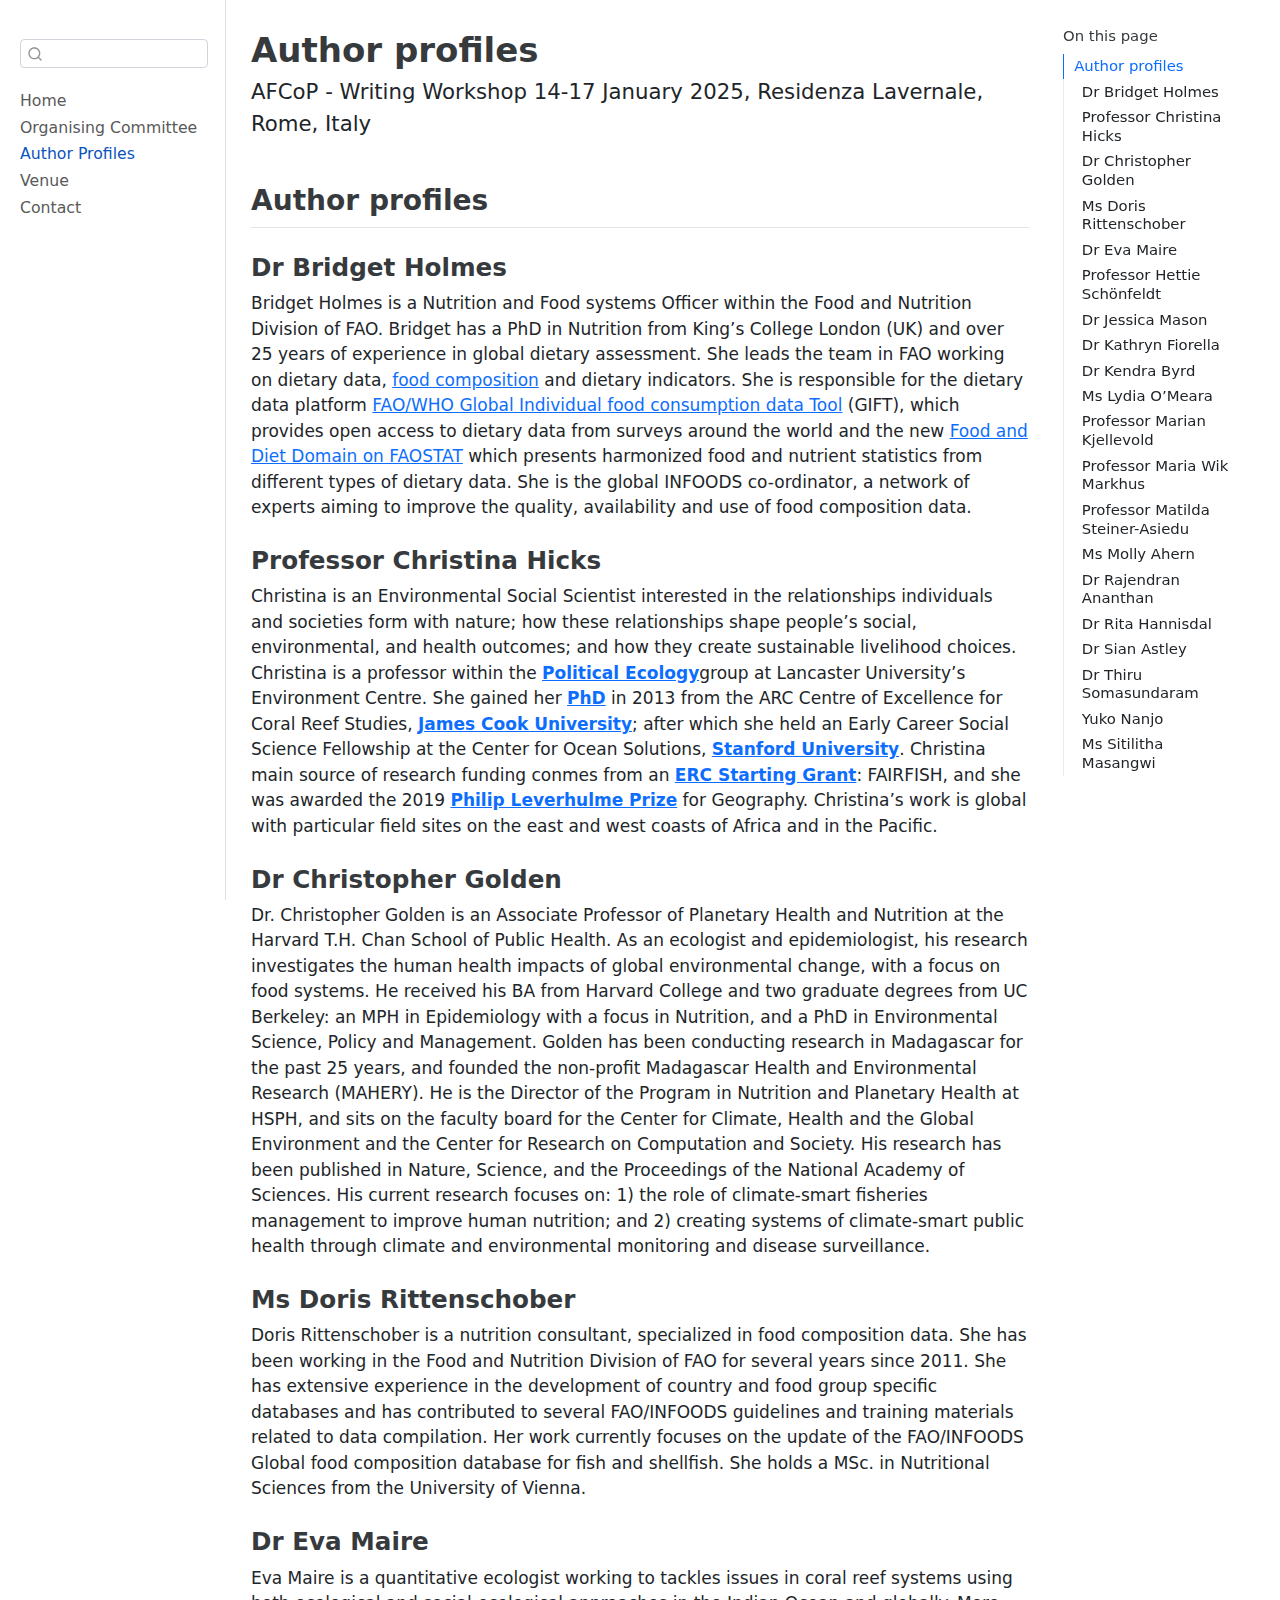
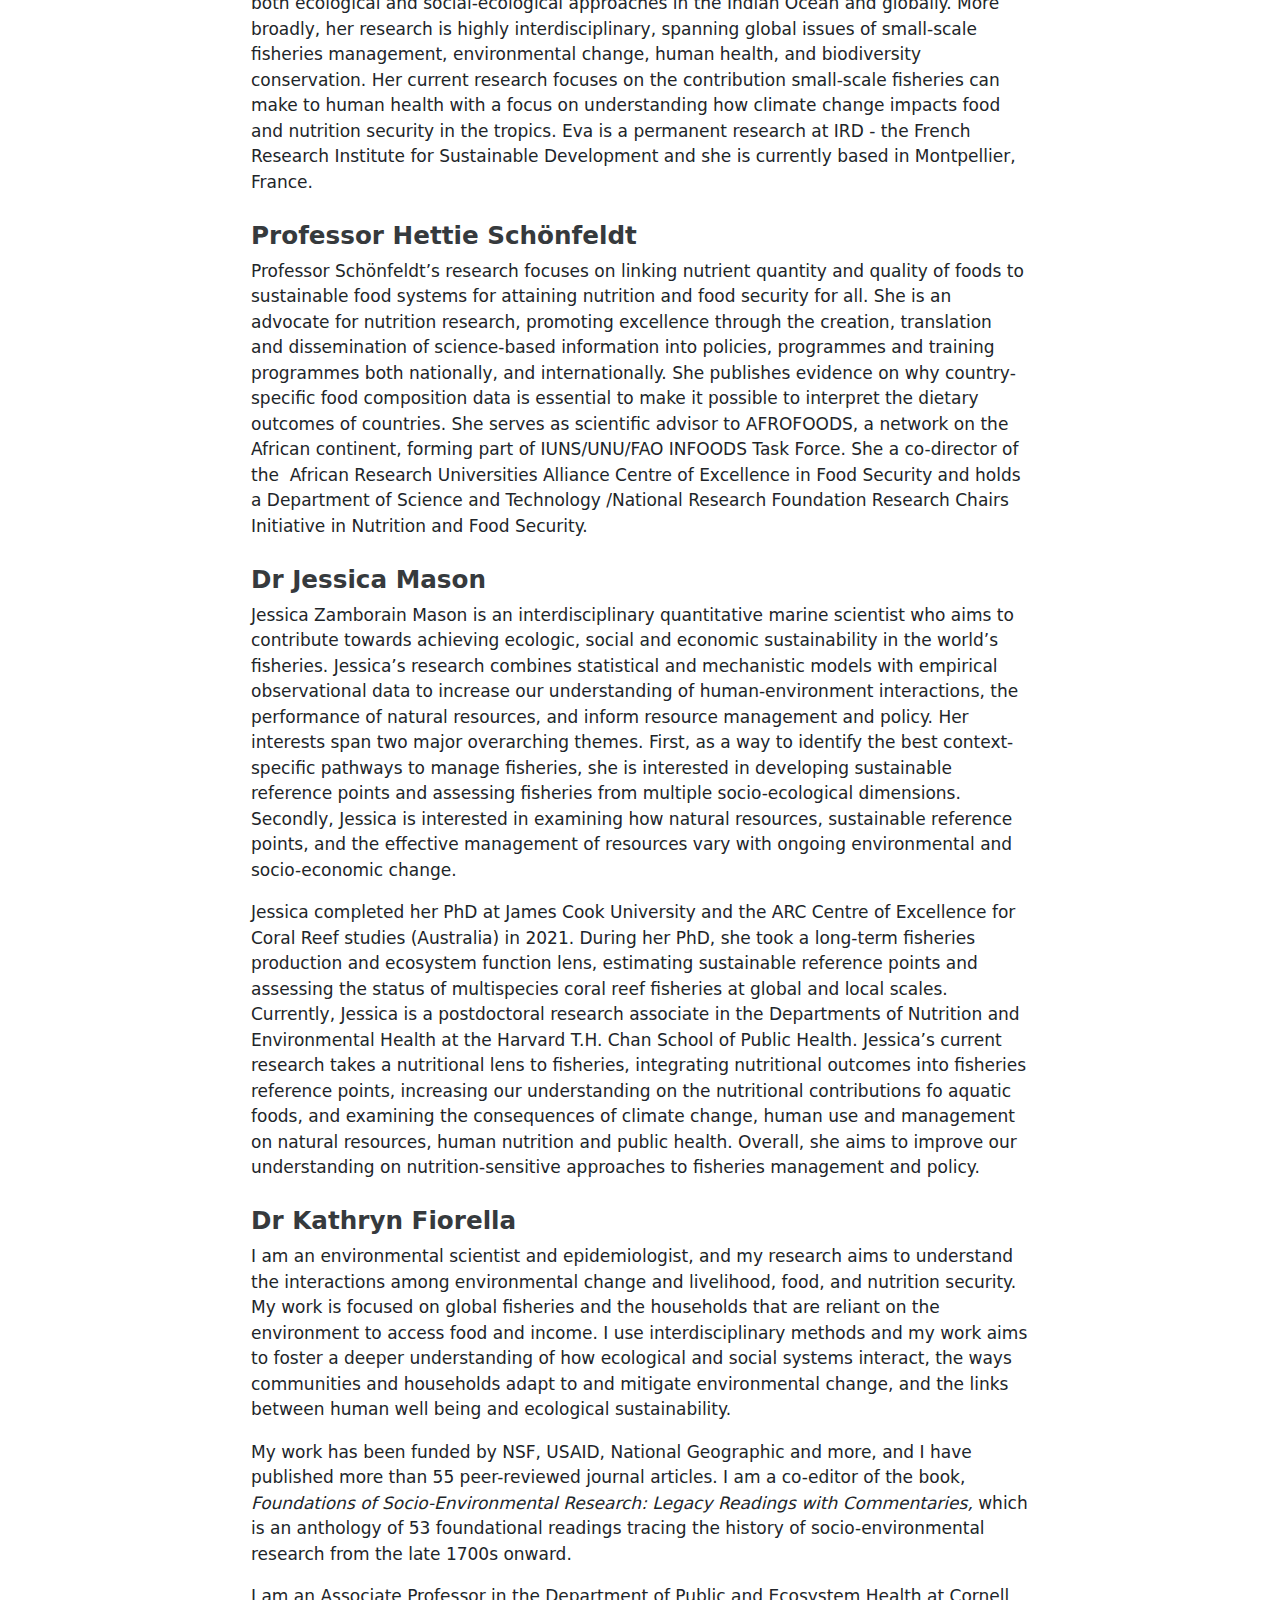
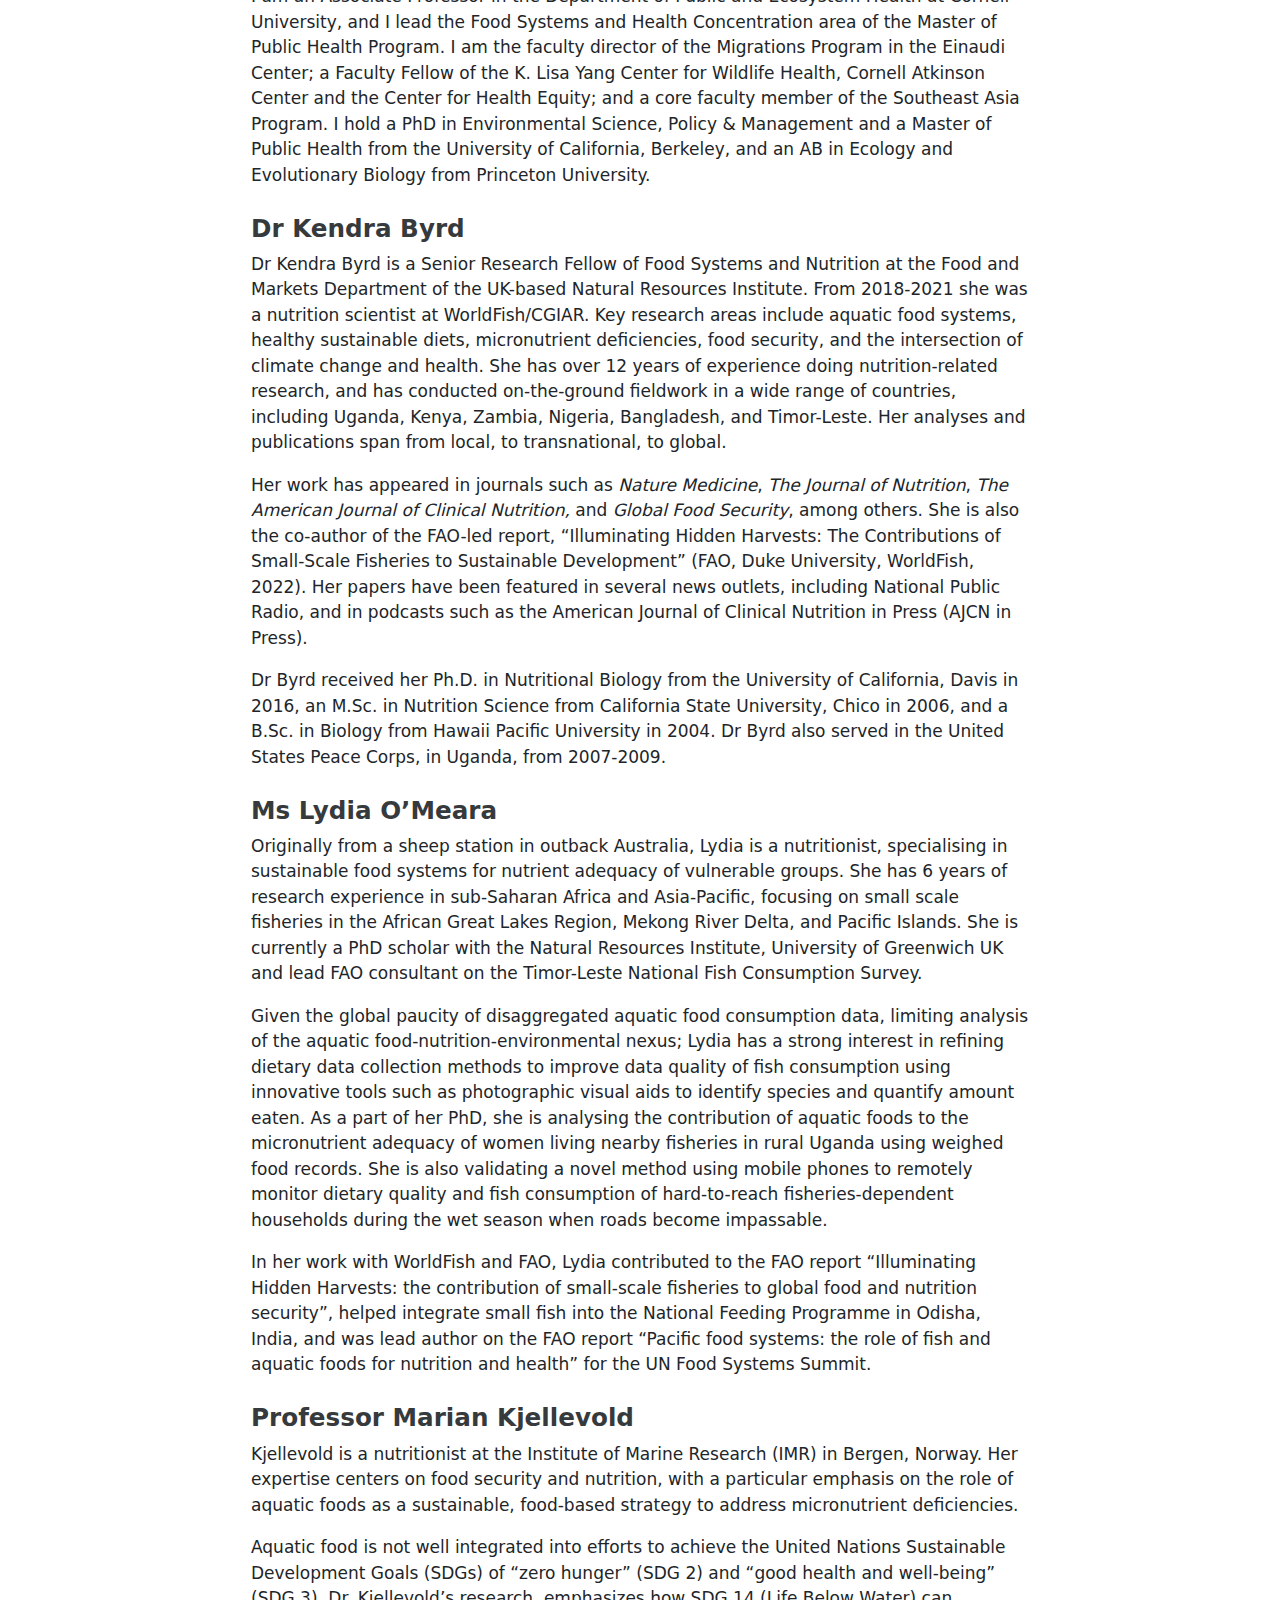
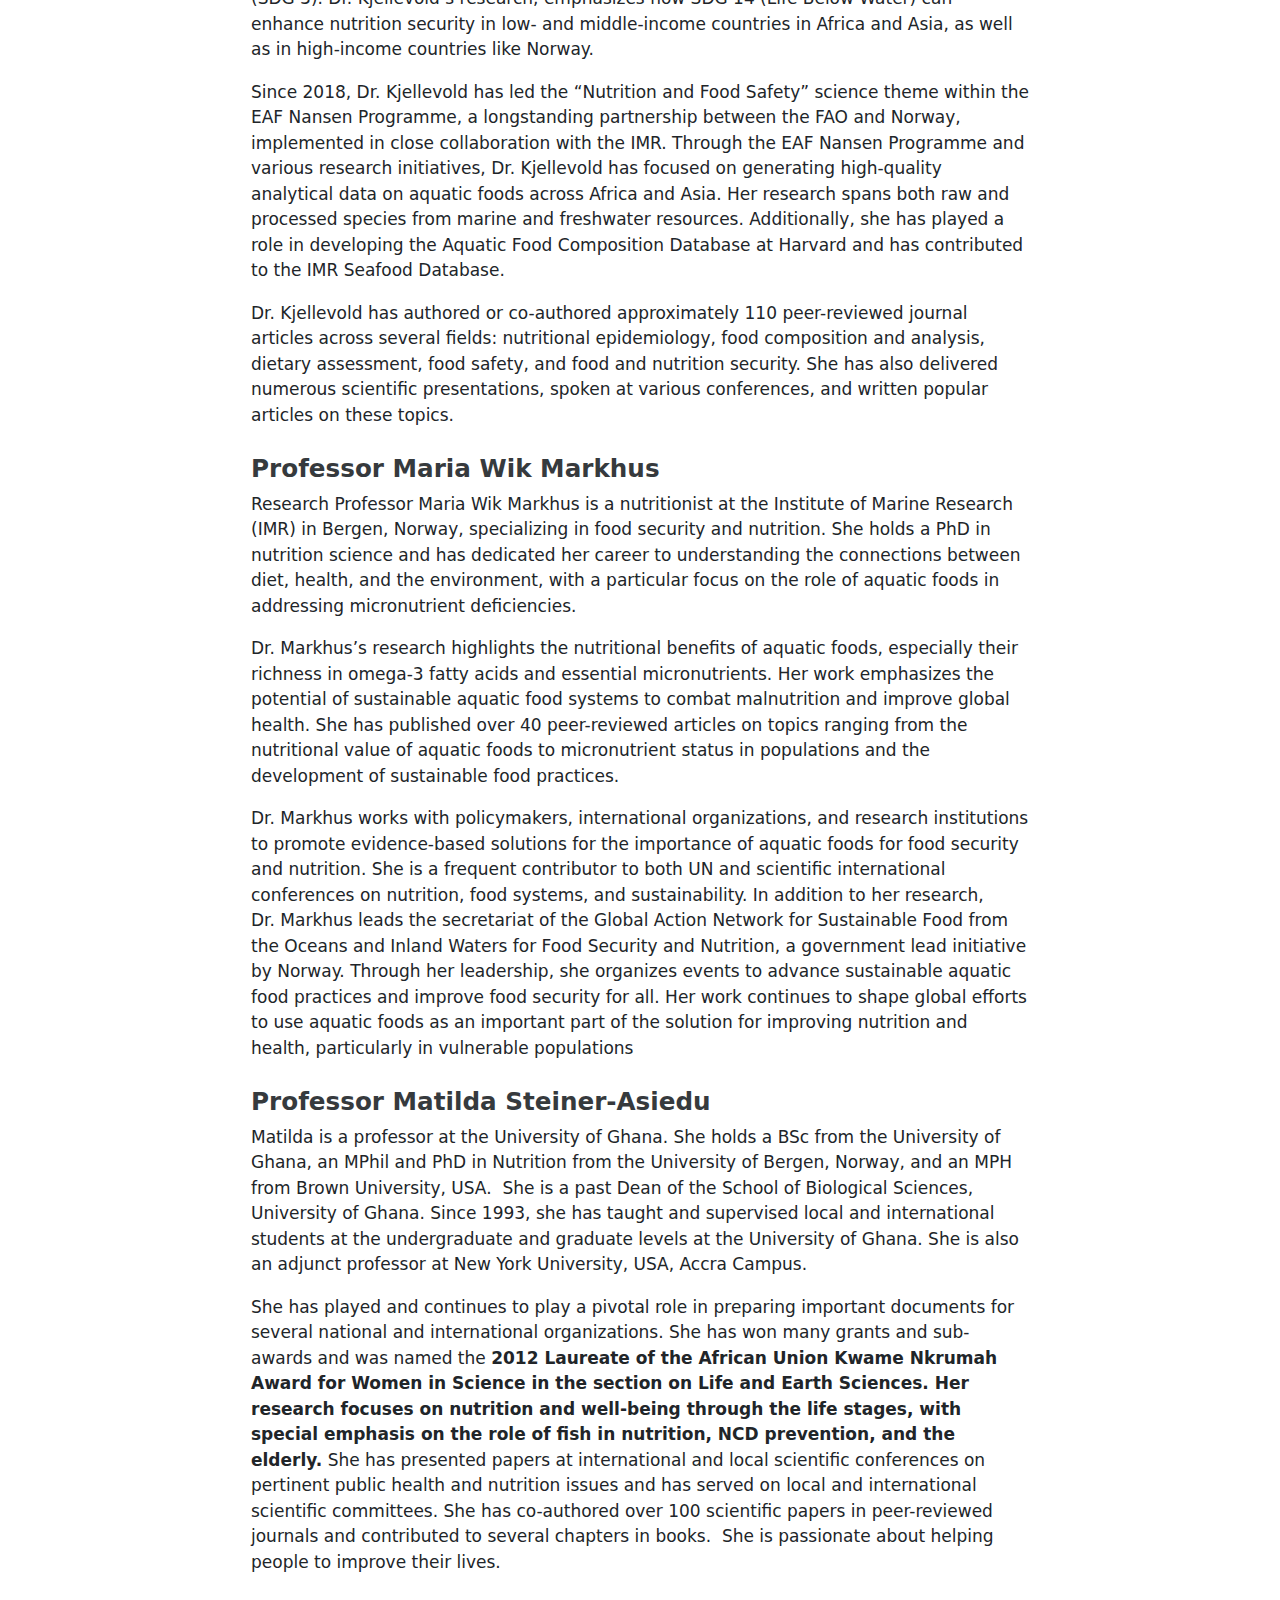
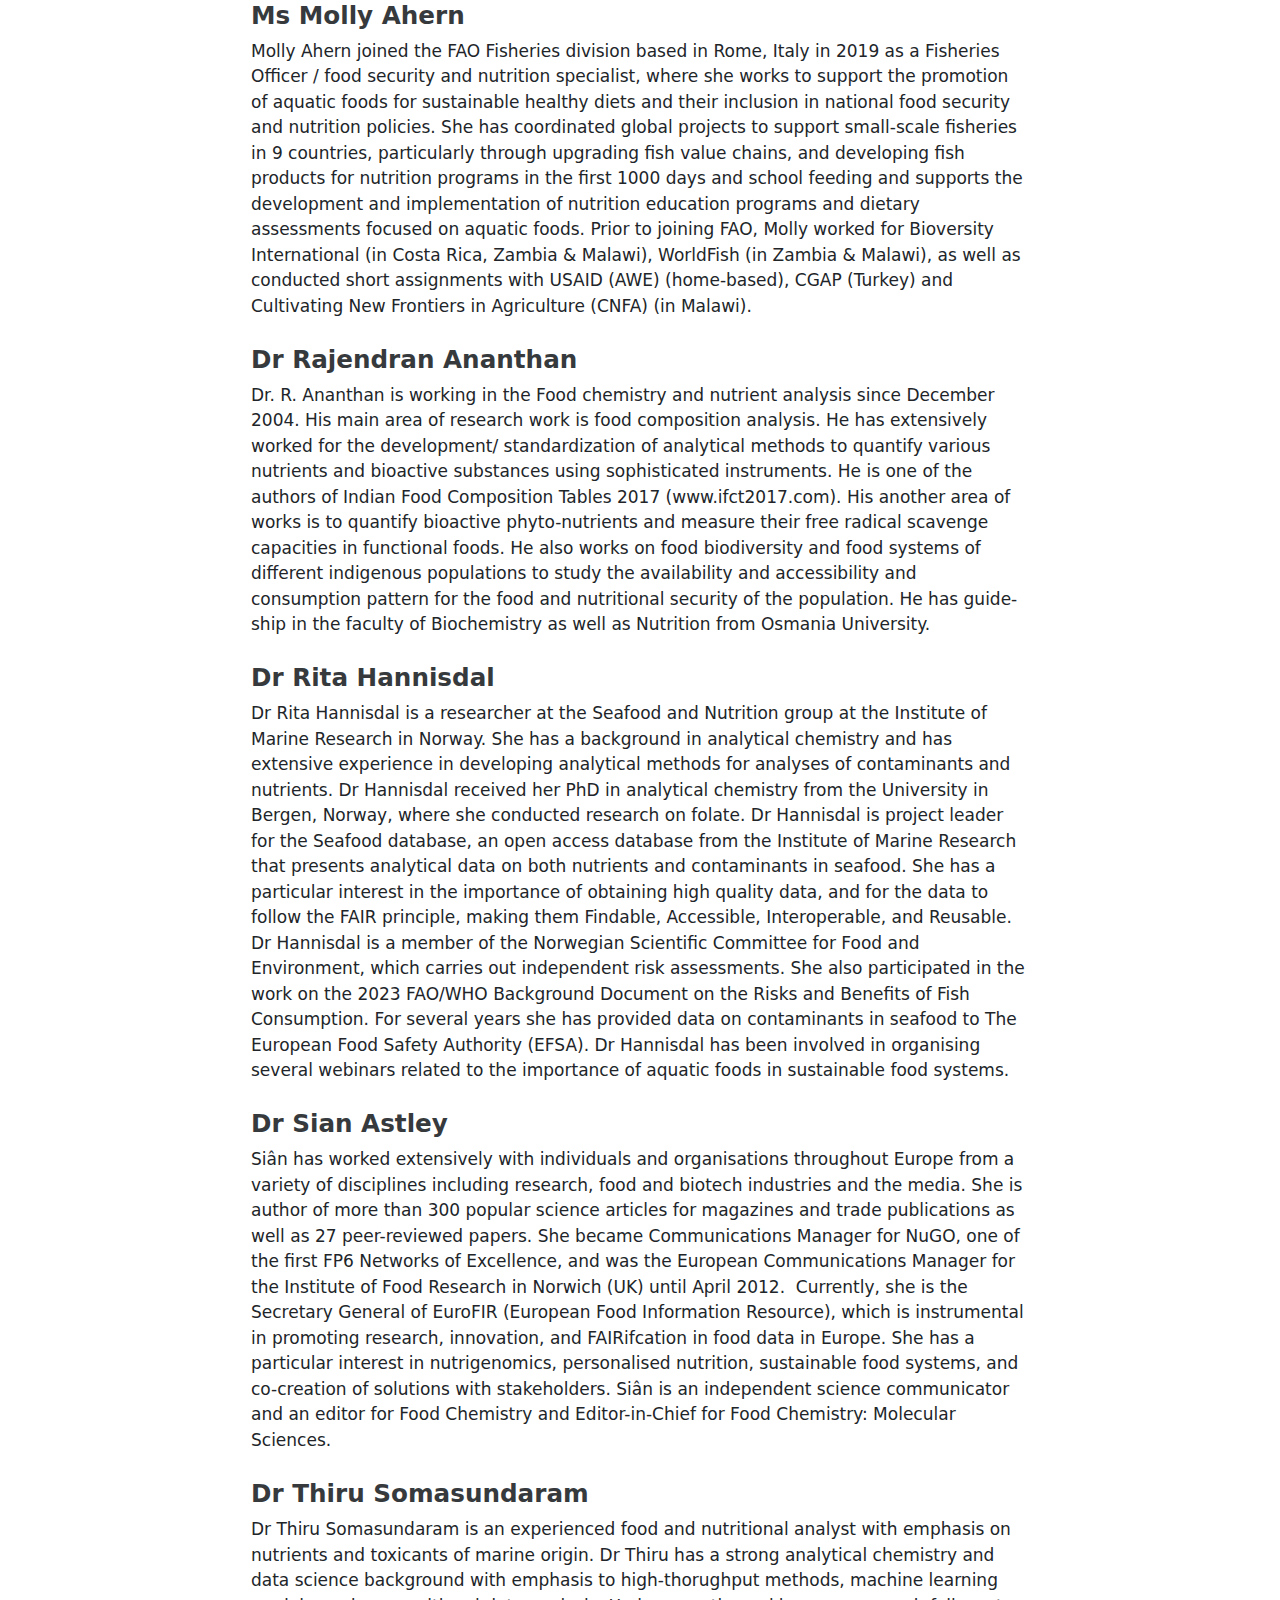
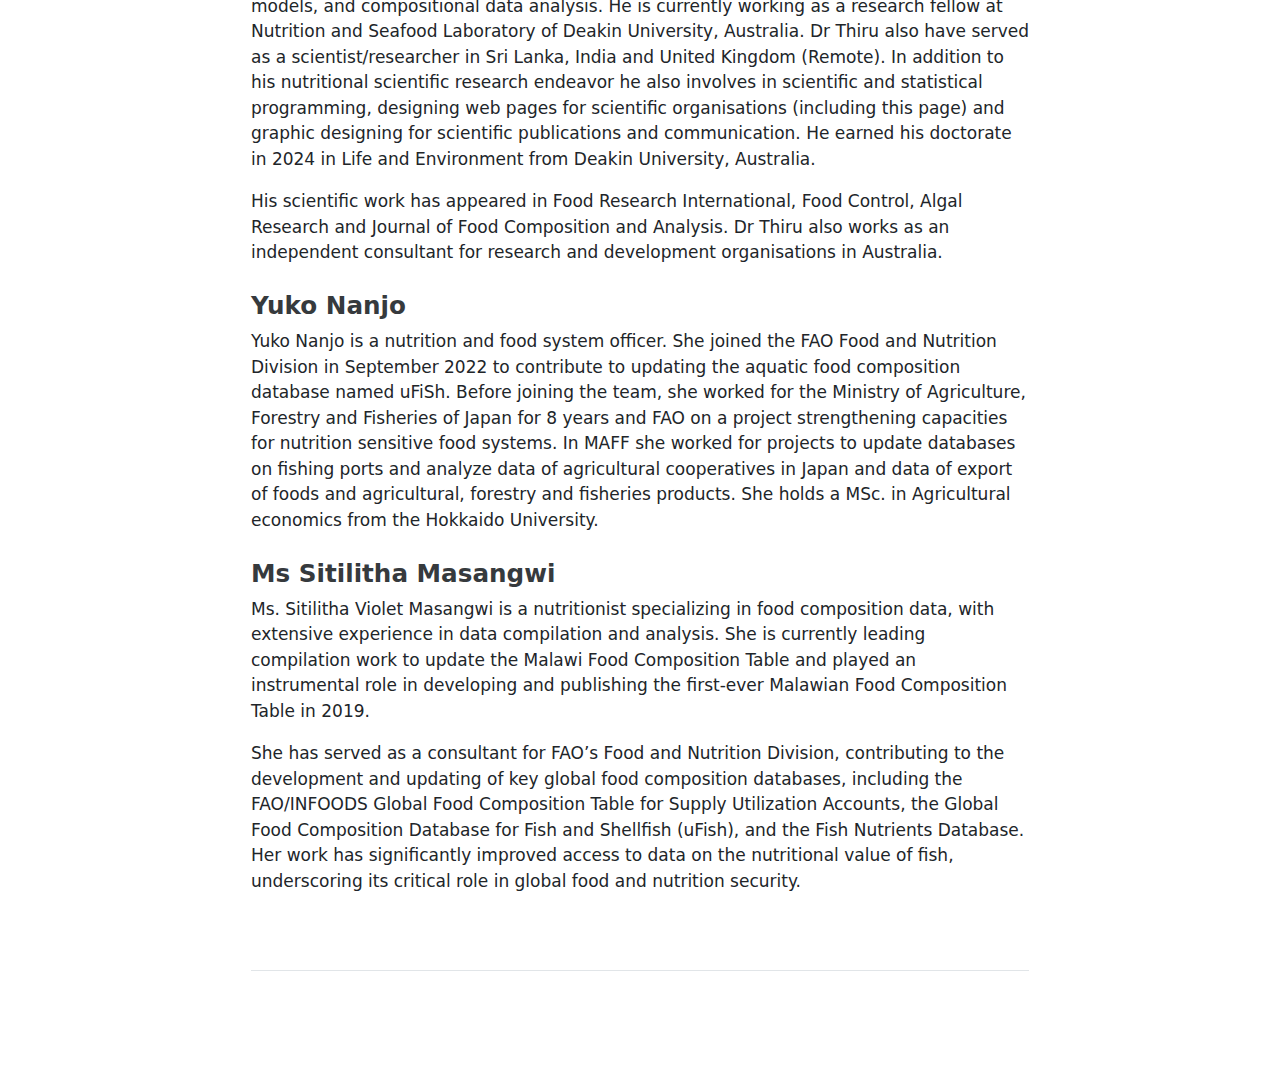
==== Author_profiles.html @ 0859b5ba "Built site for gh-pages" ====
<!DOCTYPE html>
<html xmlns="http://www.w3.org/1999/xhtml" lang="en" xml:lang="en"><head>

<meta charset="utf-8">
<meta name="generator" content="quarto-1.3.433">

<meta name="viewport" content="width=device-width, initial-scale=1.0, user-scalable=yes">


<title>Author profiles</title>
<style>
code{white-space: pre-wrap;}
span.smallcaps{font-variant: small-caps;}
div.columns{display: flex; gap: min(4vw, 1.5em);}
div.column{flex: auto; overflow-x: auto;}
div.hanging-indent{margin-left: 1.5em; text-indent: -1.5em;}
ul.task-list{list-style: none;}
ul.task-list li input[type="checkbox"] {
  width: 0.8em;
  margin: 0 0.8em 0.2em -1em; /* quarto-specific, see https://github.com/quarto-dev/quarto-cli/issues/4556 */ 
  vertical-align: middle;
}
</style>


<script src="site_libs/quarto-nav/quarto-nav.js"></script>
<script src="site_libs/quarto-nav/headroom.min.js"></script>
<script src="site_libs/clipboard/clipboard.min.js"></script>
<script src="site_libs/quarto-search/autocomplete.umd.js"></script>
<script src="site_libs/quarto-search/fuse.min.js"></script>
<script src="site_libs/quarto-search/quarto-search.js"></script>
<meta name="quarto:offset" content="./">
<script src="site_libs/quarto-html/quarto.js"></script>
<script src="site_libs/quarto-html/popper.min.js"></script>
<script src="site_libs/quarto-html/tippy.umd.min.js"></script>
<script src="site_libs/quarto-html/anchor.min.js"></script>
<link href="site_libs/quarto-html/tippy.css" rel="stylesheet">
<link href="site_libs/quarto-html/quarto-syntax-highlighting.css" rel="stylesheet" id="quarto-text-highlighting-styles">
<script src="site_libs/bootstrap/bootstrap.min.js"></script>
<link href="site_libs/bootstrap/bootstrap-icons.css" rel="stylesheet">
<link href="site_libs/bootstrap/bootstrap.min.css" rel="stylesheet" id="quarto-bootstrap" data-mode="light">
<script id="quarto-search-options" type="application/json">{
  "location": "sidebar",
  "copy-button": false,
  "collapse-after": 3,
  "panel-placement": "start",
  "type": "textbox",
  "limit": 20,
  "language": {
    "search-no-results-text": "No results",
    "search-matching-documents-text": "matching documents",
    "search-copy-link-title": "Copy link to search",
    "search-hide-matches-text": "Hide additional matches",
    "search-more-match-text": "more match in this document",
    "search-more-matches-text": "more matches in this document",
    "search-clear-button-title": "Clear",
    "search-detached-cancel-button-title": "Cancel",
    "search-submit-button-title": "Submit",
    "search-label": "Search"
  }
}</script>


</head>

<body class="nav-sidebar docked">

<div id="quarto-search-results"></div>
  <header id="quarto-header" class="headroom fixed-top">
  <nav class="quarto-secondary-nav">
    <div class="container-fluid d-flex">
      <button type="button" class="quarto-btn-toggle btn" data-bs-toggle="collapse" data-bs-target="#quarto-sidebar,#quarto-sidebar-glass" aria-controls="quarto-sidebar" aria-expanded="false" aria-label="Toggle sidebar navigation" onclick="if (window.quartoToggleHeadroom) { window.quartoToggleHeadroom(); }">
        <i class="bi bi-layout-text-sidebar-reverse"></i>
      </button>
      <nav class="quarto-page-breadcrumbs" aria-label="breadcrumb"><ol class="breadcrumb"><li class="breadcrumb-item"><a href="./Author_profiles.html">Author Profiles</a></li></ol></nav>
      <a class="flex-grow-1" role="button" data-bs-toggle="collapse" data-bs-target="#quarto-sidebar,#quarto-sidebar-glass" aria-controls="quarto-sidebar" aria-expanded="false" aria-label="Toggle sidebar navigation" onclick="if (window.quartoToggleHeadroom) { window.quartoToggleHeadroom(); }">      
      </a>
      <button type="button" class="btn quarto-search-button" aria-label="" onclick="window.quartoOpenSearch();">
        <i class="bi bi-search"></i>
      </button>
    </div>
  </nav>
</header>
<!-- content -->
<div id="quarto-content" class="quarto-container page-columns page-rows-contents page-layout-article">
<!-- sidebar -->
  <nav id="quarto-sidebar" class="sidebar collapse collapse-horizontal sidebar-navigation docked overflow-auto">
        <div class="mt-2 flex-shrink-0 align-items-center">
        <div class="sidebar-search">
        <div id="quarto-search" class="" title="Search"></div>
        </div>
        </div>
    <div class="sidebar-menu-container"> 
    <ul class="list-unstyled mt-1">
        <li class="sidebar-item">
  <div class="sidebar-item-container"> 
  <a href="https://drthirucsomasundaram.github.io/AFCoPWW/" class="sidebar-item-text sidebar-link">
 <span class="menu-text">Home</span></a>
  </div>
</li>
        <li class="sidebar-item">
  <div class="sidebar-item-container"> 
  <a href="./Organising_committee.html" class="sidebar-item-text sidebar-link">
 <span class="menu-text">Organising Committee</span></a>
  </div>
</li>
        <li class="sidebar-item">
  <div class="sidebar-item-container"> 
  <a href="./Author_profiles.html" class="sidebar-item-text sidebar-link active">
 <span class="menu-text">Author Profiles</span></a>
  </div>
</li>
        <li class="sidebar-item">
  <div class="sidebar-item-container"> 
  <a href="https://www.residenzalavernale.com/en/default.html" class="sidebar-item-text sidebar-link">
 <span class="menu-text">Venue</span></a>
  </div>
</li>
        <li class="sidebar-item">
  <div class="sidebar-item-container"> 
  <a href="mailto:thiru.somasundaram@deakin.edu.au" class="sidebar-item-text sidebar-link">
 <span class="menu-text">Contact</span></a>
  </div>
</li>
    </ul>
    </div>
</nav>
<div id="quarto-sidebar-glass" data-bs-toggle="collapse" data-bs-target="#quarto-sidebar,#quarto-sidebar-glass"></div>
<!-- margin-sidebar -->
    <div id="quarto-margin-sidebar" class="sidebar margin-sidebar">
        <nav id="TOC" role="doc-toc" class="toc-active">
    <h2 id="toc-title">On this page</h2>
   
  <ul>
  <li><a href="#author-profiles" id="toc-author-profiles" class="nav-link active" data-scroll-target="#author-profiles">Author profiles</a>
  <ul class="collapse">
  <li><a href="#dr-bridget-holmes" id="toc-dr-bridget-holmes" class="nav-link" data-scroll-target="#dr-bridget-holmes">Dr Bridget Holmes</a></li>
  <li><a href="#professor-christina-hicks" id="toc-professor-christina-hicks" class="nav-link" data-scroll-target="#professor-christina-hicks">Professor Christina Hicks</a></li>
  <li><a href="#dr-christopher-golden" id="toc-dr-christopher-golden" class="nav-link" data-scroll-target="#dr-christopher-golden">Dr Christopher Golden</a></li>
  <li><a href="#ms-doris-rittenschober" id="toc-ms-doris-rittenschober" class="nav-link" data-scroll-target="#ms-doris-rittenschober">Ms Doris Rittenschober</a></li>
  <li><a href="#dr-eva-maire" id="toc-dr-eva-maire" class="nav-link" data-scroll-target="#dr-eva-maire">Dr Eva Maire</a></li>
  <li><a href="#professor-hettie-schönfeldt" id="toc-professor-hettie-schönfeldt" class="nav-link" data-scroll-target="#professor-hettie-schönfeldt">Professor Hettie Schönfeldt</a></li>
  <li><a href="#dr-jessica-mason" id="toc-dr-jessica-mason" class="nav-link" data-scroll-target="#dr-jessica-mason">Dr Jessica Mason</a></li>
  <li><a href="#dr-kathryn-fiorella" id="toc-dr-kathryn-fiorella" class="nav-link" data-scroll-target="#dr-kathryn-fiorella">Dr Kathryn Fiorella</a></li>
  <li><a href="#dr-kendra-byrd" id="toc-dr-kendra-byrd" class="nav-link" data-scroll-target="#dr-kendra-byrd">Dr Kendra Byrd</a></li>
  <li><a href="#ms-lydia-omeara" id="toc-ms-lydia-omeara" class="nav-link" data-scroll-target="#ms-lydia-omeara">Ms Lydia O’Meara</a></li>
  <li><a href="#professor-marian-kjellevold" id="toc-professor-marian-kjellevold" class="nav-link" data-scroll-target="#professor-marian-kjellevold">Professor Marian Kjellevold</a></li>
  <li><a href="#professor-maria-wik-markhus" id="toc-professor-maria-wik-markhus" class="nav-link" data-scroll-target="#professor-maria-wik-markhus">Professor Maria Wik Markhus</a></li>
  <li><a href="#professor-matilda-steiner-asiedu" id="toc-professor-matilda-steiner-asiedu" class="nav-link" data-scroll-target="#professor-matilda-steiner-asiedu">Professor Matilda Steiner-Asiedu</a></li>
  <li><a href="#ms-molly-ahern" id="toc-ms-molly-ahern" class="nav-link" data-scroll-target="#ms-molly-ahern">Ms Molly Ahern</a></li>
  <li><a href="#dr-rajendran-ananthan" id="toc-dr-rajendran-ananthan" class="nav-link" data-scroll-target="#dr-rajendran-ananthan">Dr Rajendran Ananthan</a></li>
  <li><a href="#dr-rita-hannisdal" id="toc-dr-rita-hannisdal" class="nav-link" data-scroll-target="#dr-rita-hannisdal">Dr Rita Hannisdal</a></li>
  <li><a href="#dr-sian-astley" id="toc-dr-sian-astley" class="nav-link" data-scroll-target="#dr-sian-astley">Dr Sian Astley</a></li>
  <li><a href="#dr-thiru-somasundaram" id="toc-dr-thiru-somasundaram" class="nav-link" data-scroll-target="#dr-thiru-somasundaram">Dr Thiru Somasundaram</a></li>
  <li><a href="#yuko-nanjo" id="toc-yuko-nanjo" class="nav-link" data-scroll-target="#yuko-nanjo">Yuko Nanjo</a></li>
  <li><a href="#ms-sitilitha-masangwi" id="toc-ms-sitilitha-masangwi" class="nav-link" data-scroll-target="#ms-sitilitha-masangwi">Ms Sitilitha Masangwi</a></li>
  </ul></li>
  <li><a href="#section" id="toc-section" class="nav-link" data-scroll-target="#section"></a></li>
  </ul>
</nav>
    </div>
<!-- main -->
<main class="content" id="quarto-document-content">

<header id="title-block-header" class="quarto-title-block default">
<div class="quarto-title">
<h1 class="title">Author profiles</h1>
<p class="subtitle lead">AFCoP - Writing Workshop 14-17 January 2025, Residenza Lavernale, Rome, Italy</p>
</div>



<div class="quarto-title-meta">

    
  
    
  </div>
  

</header>

<section id="author-profiles" class="level2">
<h2 class="anchored" data-anchor-id="author-profiles">Author profiles</h2>
<section id="dr-bridget-holmes" class="level3">
<h3 class="anchored" data-anchor-id="dr-bridget-holmes">Dr Bridget Holmes</h3>
<p>Bridget Holmes is a Nutrition&nbsp;and Food systems Officer within the Food and Nutrition Division of FAO. Bridget has a PhD in Nutrition from King’s College London (UK) and over 25 years of experience in global dietary assessment. She leads the team in FAO working on dietary data, <a href="https://www.fao.org/nutrition/food-composition/en/">food composition</a> and dietary indicators. She is responsible for the dietary data platform <a href="https://www.fao.org/gift-individual-food-consumption/en/">FAO/WHO Global Individual food consumption data Tool</a> (GIFT), which provides open access to dietary data from surveys around the world and the new <a href="https://www.fao.org/newsroom/detail/fao-launches-new-portal-for-statistics-on-food-and-diet/en">Food and Diet Domain on FAOSTAT</a> which presents harmonized food and nutrient statistics from different types of dietary data. She is the global INFOODS co-ordinator, a network of experts aiming to improve the quality, availability and use of food composition data.</p>
</section>
<section id="professor-christina-hicks" class="level3">
<h3 class="anchored" data-anchor-id="professor-christina-hicks">Professor Christina Hicks</h3>
<p>Christina is an Environmental Social Scientist interested in the relationships individuals and societies form with nature; how these relationships shape people’s social, environmental, and health outcomes; and how they create sustainable livelihood choices. Christina is a professor within the&nbsp;<a href="http://www.lancaster.ac.uk/lec/research/research-areas/political-ecology/"><strong>Political Ecology</strong></a>group at Lancaster University’s Environment Centre. She gained her&nbsp;<a href="http://researchonline.jcu.edu.au/29605/"><strong>PhD</strong></a>&nbsp;in 2013 from the ARC Centre of Excellence for Coral Reef Studies,&nbsp;<a href="https://www.coralcoe.org.au/"><strong>James Cook University</strong></a>; after which she held an Early Career Social Science Fellowship at the Center for Ocean Solutions,&nbsp;<a href="http://www.centerforoceansolutions.org/early-career-fellows-program"><strong>Stanford University</strong></a>. Christina main source of research funding conmes from an&nbsp;<a href="https://erc.europa.eu/" title="ERC Starting Grant"><strong>ERC Starting Grant</strong></a>: FAIRFISH, and she was awarded the 2019&nbsp;<a href="https://www.leverhulme.ac.uk/philip-leverhulme-prizes"><strong>Philip Leverhulme Prize</strong></a>&nbsp;for Geography. Christina’s work is global with particular field sites on the east and west coasts of Africa and in the Pacific.</p>
</section>
<section id="dr-christopher-golden" class="level3">
<h3 class="anchored" data-anchor-id="dr-christopher-golden">Dr Christopher Golden</h3>
<p>Dr.&nbsp;Christopher Golden is an Associate Professor of Planetary Health and Nutrition at the Harvard T.H. Chan School of Public Health. As an ecologist and epidemiologist, his research investigates the human health impacts of global environmental change, with a focus on food systems. He received his BA from Harvard College and two graduate degrees from UC Berkeley: an MPH in Epidemiology with a focus in Nutrition, and a PhD in Environmental Science, Policy and Management. Golden has been conducting research in Madagascar for the past 25 years, and founded the non-profit Madagascar Health and Environmental Research (MAHERY). He is the Director of the Program in Nutrition and Planetary Health at HSPH, and sits on the faculty board for the Center for Climate, Health and the Global Environment and the Center for Research on Computation and Society. His research has been published in Nature, Science, and the Proceedings of the National Academy of Sciences. His current research focuses on: 1) the role of climate-smart fisheries management to improve human nutrition; and 2) creating systems of climate-smart public health through climate and environmental monitoring and disease surveillance.</p>
</section>
<section id="ms-doris-rittenschober" class="level3">
<h3 class="anchored" data-anchor-id="ms-doris-rittenschober">Ms Doris Rittenschober</h3>
<p>Doris Rittenschober is a nutrition consultant, specialized in food composition data. She has been working in the Food and Nutrition Division of FAO for several years since 2011. She has extensive experience in the development of country and food group specific databases and has contributed to several FAO/INFOODS guidelines and training materials related to data compilation. Her work currently focuses on the update of the FAO/INFOODS Global food composition database for fish and shellfish. She holds a MSc. in Nutritional Sciences from the University of Vienna.</p>
</section>
<section id="dr-eva-maire" class="level3">
<h3 class="anchored" data-anchor-id="dr-eva-maire">Dr Eva Maire</h3>
<p>Eva Maire is a quantitative ecologist working to tackles issues in coral reef systems using both ecological and social-ecological approaches in the Indian Ocean and globally. More broadly, her research is highly interdisciplinary, spanning global issues of small-scale fisheries management, environmental change, human health, and biodiversity conservation. Her current research focuses on the contribution small-scale fisheries can make to human health with a focus on understanding how climate change impacts food and nutrition security in the tropics. Eva is a permanent research at IRD - the French Research Institute for Sustainable Development and she is currently based in Montpellier, France.</p>
</section>
<section id="professor-hettie-schönfeldt" class="level3">
<h3 class="anchored" data-anchor-id="professor-hettie-schönfeldt">Professor Hettie Schönfeldt</h3>
<p>Professor Schönfeldt’s research focuses on linking nutrient quantity and quality of foods to sustainable food systems for attaining nutrition and food security for all. She is an advocate for nutrition research, promoting excellence through the creation, translation and dissemination of science-based information into policies, programmes and training programmes both nationally, and internationally. She publishes evidence on why country-specific food composition data is essential to make it possible to interpret the dietary outcomes of countries. She serves as scientific advisor to AFROFOODS, a network on the African continent, forming part of IUNS/UNU/FAO INFOODS Task Force. She a co-director of the&nbsp; African Research Universities Alliance Centre of Excellence in Food Security and holds a Department of Science and Technology /National Research Foundation Research Chairs Initiative in Nutrition and Food Security.</p>
</section>
<section id="dr-jessica-mason" class="level3">
<h3 class="anchored" data-anchor-id="dr-jessica-mason">Dr Jessica Mason</h3>
<p>Jessica Zamborain Mason is an interdisciplinary quantitative marine scientist who aims to contribute towards achieving ecologic, social and economic sustainability in the world’s fisheries. Jessica’s research combines statistical and mechanistic models with empirical observational data to increase our understanding of human-environment interactions, the performance of natural resources, and inform resource management and policy. Her interests span two major overarching themes. First, as a way to identify the best context-specific pathways to manage fisheries, she is interested in developing sustainable reference points and assessing fisheries from multiple socio-ecological dimensions. Secondly, Jessica is interested in examining how natural resources, sustainable reference points, and the effective management of resources vary with ongoing environmental and socio-economic change.<br>
</p>
<p>Jessica completed her PhD at James Cook University and the ARC Centre of Excellence for Coral Reef studies (Australia) in 2021. During her PhD, she took a long-term fisheries production and ecosystem function lens, estimating sustainable reference points and assessing the status of multispecies coral reef fisheries at global and local scales. Currently, Jessica is a postdoctoral research associate in the Departments of Nutrition and Environmental Health at the Harvard T.H. Chan School of Public Health. Jessica’s current research takes a nutritional lens to fisheries, integrating nutritional outcomes into fisheries reference points, increasing our understanding on the nutritional contributions fo aquatic foods, and examining the consequences of climate change, human use and management on natural resources, human nutrition and public health. Overall, she aims to improve our understanding on nutrition-sensitive approaches to fisheries management and policy.</p>
</section>
<section id="dr-kathryn-fiorella" class="level3">
<h3 class="anchored" data-anchor-id="dr-kathryn-fiorella">Dr Kathryn Fiorella</h3>
<p>I am an environmental scientist and epidemiologist, and my research aims to understand the interactions among environmental change and livelihood, food, and nutrition security. My work is focused on global fisheries and the households that are reliant on the environment to access food and income. I use interdisciplinary methods and my work aims to foster a deeper understanding of how ecological and social systems interact, the ways communities and households adapt to and mitigate environmental change, and the links between human well being and ecological sustainability.</p>
<p>My work has been funded by NSF, USAID, National Geographic and more, and I have published more than 55 peer-reviewed journal articles. I am a co-editor of the book, <em>Foundations of Socio-Environmental Research: Legacy Readings with Commentaries,</em> which is an anthology of 53 foundational readings tracing the history of socio-environmental research from the late 1700s onward.</p>
<p>I am an Associate Professor in the Department of Public and Ecosystem Health at Cornell University, and I lead the Food Systems and Health Concentration area of the Master of Public Health Program. I am the faculty director of the Migrations Program in the Einaudi Center; a Faculty Fellow of the K. Lisa Yang Center for Wildlife Health, Cornell Atkinson Center and the Center for Health Equity; and a core faculty member of the Southeast Asia Program. I hold a PhD in Environmental Science, Policy &amp; Management and a Master of Public Health from the University of California, Berkeley, and an AB in Ecology and Evolutionary Biology from Princeton University.</p>
</section>
<section id="dr-kendra-byrd" class="level3">
<h3 class="anchored" data-anchor-id="dr-kendra-byrd">Dr Kendra Byrd</h3>
<p>Dr Kendra Byrd is a Senior Research Fellow of Food Systems and Nutrition at the Food and Markets Department of the UK-based Natural Resources Institute. From 2018-2021 she was a nutrition scientist at WorldFish/CGIAR. Key research areas include aquatic food systems, healthy sustainable diets, micronutrient deficiencies, food security, and the intersection of climate change and health. She has over 12 years of experience doing nutrition-related research, and has conducted on-the-ground fieldwork in a wide range of countries, including Uganda, Kenya, Zambia, Nigeria, Bangladesh, and Timor-Leste. Her analyses and publications span from local, to transnational, to global.</p>
<p>Her work has appeared in journals such as <em>Nature Medicine</em>, <em>The Journal of Nutrition</em>, <em>The American Journal of Clinical Nutrition,</em> and <em>Global Food Security</em>, among others. She is also the co-author of the FAO-led report, “Illuminating Hidden Harvests: The Contributions of Small-Scale Fisheries to Sustainable Development” (FAO, Duke University, WorldFish, 2022). Her papers have been featured in several news outlets, including National Public Radio, and in podcasts such as the American Journal of Clinical Nutrition in Press (AJCN in Press).</p>
<p>Dr Byrd received her Ph.D.&nbsp;in Nutritional Biology from the University of California, Davis in 2016, an M.Sc. in Nutrition Science from California State University, Chico in 2006, and a B.Sc. in Biology from Hawaii Pacific University in 2004. Dr Byrd also served in the United States Peace Corps, in Uganda, from 2007-2009.</p>
</section>
<section id="ms-lydia-omeara" class="level3">
<h3 class="anchored" data-anchor-id="ms-lydia-omeara">Ms Lydia O’Meara</h3>
<p>Originally from a sheep station in outback Australia, Lydia is a nutritionist, specialising in sustainable food systems for nutrient adequacy of vulnerable groups. She has 6 years of research experience in sub-Saharan Africa and Asia-Pacific, focusing on small scale fisheries in the African Great Lakes Region, Mekong River Delta, and Pacific Islands. She is currently a PhD scholar with the Natural Resources Institute, University of Greenwich UK and lead FAO consultant on the Timor-Leste National Fish Consumption Survey.</p>
<p>Given the global paucity of disaggregated aquatic food consumption data, limiting analysis of the aquatic food-nutrition-environmental nexus; Lydia has a strong interest in refining dietary data collection methods to improve data quality of fish consumption using innovative tools such as photographic visual aids to identify species and quantify amount eaten. As a part of her PhD, she is analysing the contribution of aquatic foods to the micronutrient adequacy of women living nearby fisheries in rural Uganda using weighed food records. She is also validating a novel method using mobile phones to remotely monitor dietary quality and fish consumption of hard-to-reach fisheries-dependent households during the wet season when roads become impassable. &nbsp;</p>
<p>In her work with WorldFish and FAO, Lydia contributed to the FAO report “Illuminating Hidden Harvests: the contribution of small-scale fisheries to global food and nutrition security”, helped integrate small fish into the National Feeding Programme in Odisha, India, and was lead author on the FAO report “Pacific food systems: the role of fish and aquatic foods for nutrition and health” for the UN Food Systems Summit.</p>
</section>
<section id="professor-marian-kjellevold" class="level3">
<h3 class="anchored" data-anchor-id="professor-marian-kjellevold">Professor Marian Kjellevold</h3>
<p>Kjellevold is a nutritionist at the Institute of Marine Research (IMR) in Bergen, Norway. Her expertise centers on food security and nutrition, with a particular emphasis on the role of aquatic foods as a sustainable, food-based strategy to address micronutrient deficiencies.</p>
<p>Aquatic food is not well integrated into efforts to achieve the United Nations Sustainable Development Goals (SDGs) of “zero hunger” (SDG 2) and “good health and well-being” (SDG 3). Dr.&nbsp;Kjellevold’s research, emphasizes how SDG 14 (Life Below Water) can enhance nutrition security in low- and middle-income countries in Africa and Asia, as well as in high-income countries like Norway.</p>
<p>Since 2018, Dr.&nbsp;Kjellevold has led the “Nutrition and Food Safety” science theme within the EAF Nansen Programme, a longstanding partnership between the FAO and Norway, implemented in close collaboration with the IMR. Through the EAF Nansen Programme and various research initiatives, Dr.&nbsp;Kjellevold has focused on generating high-quality analytical data on aquatic foods across Africa and Asia. Her research spans both raw and processed species from marine and freshwater resources. Additionally, she has played a role in developing the Aquatic Food Composition Database at Harvard and has contributed to the IMR Seafood Database.</p>
<p>Dr.&nbsp;Kjellevold has authored or co-authored approximately 110 peer-reviewed journal articles across several fields: nutritional epidemiology, food composition and analysis, dietary assessment, food safety, and food and nutrition security. She has also delivered numerous scientific presentations, spoken at various conferences, and written popular articles on these topics.</p>
</section>
<section id="professor-maria-wik-markhus" class="level3">
<h3 class="anchored" data-anchor-id="professor-maria-wik-markhus">Professor Maria Wik Markhus</h3>
<p>Research Professor Maria Wik Markhus is a nutritionist at the Institute of Marine Research (IMR) in Bergen, Norway, specializing in food security and nutrition. She holds a PhD in nutrition science and has dedicated her career to understanding the connections between diet, health, and the environment, with a particular focus on the role of aquatic foods in addressing micronutrient deficiencies.</p>
<p>Dr.&nbsp;Markhus’s research highlights the nutritional benefits of aquatic foods, especially their richness in omega-3 fatty acids and essential micronutrients. Her work emphasizes the potential of sustainable aquatic food systems to combat malnutrition and improve global health. She has published over 40 peer-reviewed articles on topics ranging from the nutritional value of aquatic foods to micronutrient status in populations and the development of sustainable food practices.</p>
<p>Dr.&nbsp;Markhus works with policymakers, international organizations, and research institutions to promote evidence-based solutions for the importance of aquatic foods for food security and nutrition. She is a frequent contributor to both UN and scientific international conferences on nutrition, food systems, and sustainability. In addition to her research, Dr.&nbsp;Markhus leads the secretariat of the Global Action Network for Sustainable Food from the Oceans and Inland Waters for Food Security and Nutrition, a government lead initiative by Norway. Through her leadership, she organizes events to advance sustainable aquatic food practices and improve food security for all. Her work continues to shape global efforts to use aquatic foods as an important part of the solution for improving nutrition and health, particularly in vulnerable populations</p>
</section>
<section id="professor-matilda-steiner-asiedu" class="level3">
<h3 class="anchored" data-anchor-id="professor-matilda-steiner-asiedu">Professor Matilda Steiner-Asiedu</h3>
<p>Matilda is a professor at the University of Ghana. She holds a BSc from the University of Ghana, an MPhil and PhD in Nutrition from the University of Bergen, Norway, and an MPH from Brown University, USA. &nbsp;She is a past Dean of the School of Biological Sciences, University of Ghana. Since 1993, she has taught and supervised local and international students at the undergraduate and graduate levels at the University of Ghana. She is also an adjunct professor at New York University, USA, Accra Campus.</p>
<p>She has played and continues to play a pivotal role in preparing important documents for several national and international organizations. She has won many grants and sub-awards and was named the <strong>2012 Laureate of the African Union Kwame Nkrumah Award for Women in Science in the section on Life and Earth Sciences. Her research focuses on nutrition and well-being through the life stages, with special emphasis on the role of fish in nutrition, NCD prevention, and the elderly.</strong> She has presented papers at international and local scientific conferences on pertinent public health and nutrition issues and has served on local and international scientific committees. She has co-authored over 100 scientific papers in peer-reviewed journals and contributed to several chapters in books. &nbsp;She is passionate about helping people to improve their lives.</p>
</section>
<section id="ms-molly-ahern" class="level3">
<h3 class="anchored" data-anchor-id="ms-molly-ahern">Ms Molly Ahern</h3>
<p>Molly Ahern joined the FAO Fisheries division based in Rome, Italy in 2019 as a Fisheries Officer / food security and nutrition specialist, where she works to support the promotion of aquatic foods for sustainable healthy diets and their inclusion in national food security and nutrition policies. She has coordinated global projects to support small-scale fisheries in 9 countries, particularly through upgrading fish value chains, and developing fish products for nutrition programs in the first 1000 days and school feeding and supports the development and implementation of nutrition education programs and dietary assessments focused on aquatic foods. Prior to joining FAO, Molly worked for Bioversity International (in Costa Rica, Zambia &amp; Malawi), WorldFish (in Zambia &amp; Malawi), as well as conducted short assignments with USAID (AWE) (home-based), CGAP (Turkey) and Cultivating New Frontiers in Agriculture (CNFA) (in Malawi).</p>
</section>
<section id="dr-rajendran-ananthan" class="level3">
<h3 class="anchored" data-anchor-id="dr-rajendran-ananthan">Dr Rajendran Ananthan</h3>
<p>Dr.&nbsp;R. Ananthan is working in the Food chemistry and nutrient analysis since December 2004. His main area of research work is food composition analysis. He has extensively worked for the development/ standardization of analytical methods to quantify various nutrients and bioactive substances using sophisticated instruments. He is one of the authors of Indian Food Composition Tables 2017 (www.ifct2017.com). His another area of works is to quantify bioactive phyto-nutrients and measure their free radical scavenge capacities in functional foods. He also works on food biodiversity and food systems of different indigenous populations to study the availability and accessibility and consumption pattern for the food and nutritional security of the population. He has guide-ship in the faculty of Biochemistry as well as Nutrition from Osmania University.</p>
</section>
<section id="dr-rita-hannisdal" class="level3">
<h3 class="anchored" data-anchor-id="dr-rita-hannisdal">Dr Rita Hannisdal</h3>
<p>Dr Rita Hannisdal is a researcher at the Seafood and Nutrition group at the Institute of Marine Research in Norway. She has a background in analytical chemistry and has extensive experience in developing analytical methods for analyses of contaminants and nutrients. Dr Hannisdal received her PhD in analytical chemistry from the University in Bergen, Norway, where she conducted research on folate. Dr Hannisdal is project leader for the Seafood database, an open access database from the Institute of Marine Research that presents analytical data on both nutrients and contaminants in seafood. She has a particular interest in the importance of obtaining high quality data, and for the data to follow the FAIR principle, making them Findable, Accessible, Interoperable, and Reusable. Dr Hannisdal is a member of the Norwegian Scientific Committee for Food and Environment, which carries out independent risk assessments. She also participated in the work on the 2023 FAO/WHO Background Document on the Risks and Benefits of Fish Consumption. For several years she has provided data on contaminants in seafood to The European Food Safety Authority (EFSA). Dr Hannisdal has been involved in organising several webinars related to the importance of aquatic foods in sustainable food systems.</p>
</section>
<section id="dr-sian-astley" class="level3">
<h3 class="anchored" data-anchor-id="dr-sian-astley">Dr Sian Astley</h3>
<p>Siân has worked extensively with individuals and organisations throughout Europe from a variety of disciplines including research, food and biotech industries and the media. She is author of more than 300 popular science articles for magazines and trade publications as well as 27 peer-reviewed papers. She became Communications Manager for NuGO, one of the first FP6 Networks of Excellence, and was the European Communications Manager for the Institute of Food Research in Norwich (UK) until April 2012.&nbsp; Currently, she is the Secretary General of EuroFIR (European Food Information Resource), which is instrumental in promoting research, innovation, and FAIRifcation in food data in Europe. She has a particular interest in nutrigenomics, personalised nutrition, sustainable food systems, and co-creation of solutions with stakeholders. Siân is an independent science communicator and an editor for Food Chemistry and Editor-in-Chief for Food Chemistry: Molecular Sciences.</p>
</section>
<section id="dr-thiru-somasundaram" class="level3">
<h3 class="anchored" data-anchor-id="dr-thiru-somasundaram">Dr Thiru Somasundaram</h3>
<p>Dr Thiru Somasundaram is an experienced food and nutritional analyst with emphasis on nutrients and toxicants of marine origin. Dr Thiru has a strong analytical chemistry and data science background with emphasis to high-thorughput methods, machine learning models, and compositional data analysis. He is currently working as a research fellow at Nutrition and Seafood Laboratory of Deakin University, Australia. Dr Thiru also have served as a scientist/researcher in Sri Lanka, India and United Kingdom (Remote). In addition to his nutritional scientific research endeavor he also involves in scientific and statistical programming, designing web pages for scientific organisations (including this page) and graphic designing for scientific publications and communication. He earned his doctorate in 2024 in Life and Environment from Deakin University, Australia.</p>
<p>His scientific work has appeared in Food Research International, Food Control, Algal Research and Journal of Food Composition and Analysis. Dr Thiru also works as an independent consultant for research and development organisations in Australia.</p>
</section>
<section id="yuko-nanjo" class="level3">
<h3 class="anchored" data-anchor-id="yuko-nanjo">Yuko Nanjo</h3>
<p>Yuko Nanjo is a nutrition and food system officer. She joined the FAO Food and Nutrition Division in September 2022 to contribute to updating the aquatic food composition database named uFiSh. Before joining the team, she worked for the Ministry of Agriculture, Forestry and Fisheries of Japan for 8 years and FAO on a project strengthening capacities for nutrition sensitive food systems. In MAFF she worked for projects to update databases on fishing ports and analyze data of agricultural cooperatives in Japan and data of export of foods and agricultural, forestry and fisheries products. She holds a MSc. in Agricultural economics from the Hokkaido University.&nbsp;</p>
</section>
<section id="ms-sitilitha-masangwi" class="level3">
<h3 class="anchored" data-anchor-id="ms-sitilitha-masangwi">Ms Sitilitha Masangwi</h3>
<p>Ms.&nbsp;Sitilitha Violet Masangwi is a nutritionist specializing in food composition data, with extensive experience in data compilation and analysis. She is currently leading compilation work to update the Malawi Food Composition Table and played an instrumental role in developing and publishing the first-ever Malawian Food Composition Table in 2019.</p>
<p>She has served as a consultant for FAO’s Food and Nutrition Division, contributing to the development and updating of key global food composition databases, including the FAO/INFOODS Global Food Composition Table for Supply Utilization Accounts, the Global Food Composition Database for Fish and Shellfish (uFish), and the Fish Nutrients Database. Her work has significantly improved access to data on the nutritional value of fish, underscoring its critical role in global food and nutrition security.</p>
</section>
</section>
<section id="section" class="level2">
<h2 class="anchored" data-anchor-id="section"></h2>


</section>

</main> <!-- /main -->
<script id="quarto-html-after-body" type="application/javascript">
window.document.addEventListener("DOMContentLoaded", function (event) {
  const toggleBodyColorMode = (bsSheetEl) => {
    const mode = bsSheetEl.getAttribute("data-mode");
    const bodyEl = window.document.querySelector("body");
    if (mode === "dark") {
      bodyEl.classList.add("quarto-dark");
      bodyEl.classList.remove("quarto-light");
    } else {
      bodyEl.classList.add("quarto-light");
      bodyEl.classList.remove("quarto-dark");
    }
  }
  const toggleBodyColorPrimary = () => {
    const bsSheetEl = window.document.querySelector("link#quarto-bootstrap");
    if (bsSheetEl) {
      toggleBodyColorMode(bsSheetEl);
    }
  }
  toggleBodyColorPrimary();  
  const icon = "";
  const anchorJS = new window.AnchorJS();
  anchorJS.options = {
    placement: 'right',
    icon: icon
  };
  anchorJS.add('.anchored');
  const isCodeAnnotation = (el) => {
    for (const clz of el.classList) {
      if (clz.startsWith('code-annotation-')) {                     
        return true;
      }
    }
    return false;
  }
  const clipboard = new window.ClipboardJS('.code-copy-button', {
    text: function(trigger) {
      const codeEl = trigger.previousElementSibling.cloneNode(true);
      for (const childEl of codeEl.children) {
        if (isCodeAnnotation(childEl)) {
          childEl.remove();
        }
      }
      return codeEl.innerText;
    }
  });
  clipboard.on('success', function(e) {
    // button target
    const button = e.trigger;
    // don't keep focus
    button.blur();
    // flash "checked"
    button.classList.add('code-copy-button-checked');
    var currentTitle = button.getAttribute("title");
    button.setAttribute("title", "Copied!");
    let tooltip;
    if (window.bootstrap) {
      button.setAttribute("data-bs-toggle", "tooltip");
      button.setAttribute("data-bs-placement", "left");
      button.setAttribute("data-bs-title", "Copied!");
      tooltip = new bootstrap.Tooltip(button, 
        { trigger: "manual", 
          customClass: "code-copy-button-tooltip",
          offset: [0, -8]});
      tooltip.show();    
    }
    setTimeout(function() {
      if (tooltip) {
        tooltip.hide();
        button.removeAttribute("data-bs-title");
        button.removeAttribute("data-bs-toggle");
        button.removeAttribute("data-bs-placement");
      }
      button.setAttribute("title", currentTitle);
      button.classList.remove('code-copy-button-checked');
    }, 1000);
    // clear code selection
    e.clearSelection();
  });
  function tippyHover(el, contentFn) {
    const config = {
      allowHTML: true,
      content: contentFn,
      maxWidth: 500,
      delay: 100,
      arrow: false,
      appendTo: function(el) {
          return el.parentElement;
      },
      interactive: true,
      interactiveBorder: 10,
      theme: 'quarto',
      placement: 'bottom-start'
    };
    window.tippy(el, config); 
  }
  const noterefs = window.document.querySelectorAll('a[role="doc-noteref"]');
  for (var i=0; i<noterefs.length; i++) {
    const ref = noterefs[i];
    tippyHover(ref, function() {
      // use id or data attribute instead here
      let href = ref.getAttribute('data-footnote-href') || ref.getAttribute('href');
      try { href = new URL(href).hash; } catch {}
      const id = href.replace(/^#\/?/, "");
      const note = window.document.getElementById(id);
      return note.innerHTML;
    });
  }
      let selectedAnnoteEl;
      const selectorForAnnotation = ( cell, annotation) => {
        let cellAttr = 'data-code-cell="' + cell + '"';
        let lineAttr = 'data-code-annotation="' +  annotation + '"';
        const selector = 'span[' + cellAttr + '][' + lineAttr + ']';
        return selector;
      }
      const selectCodeLines = (annoteEl) => {
        const doc = window.document;
        const targetCell = annoteEl.getAttribute("data-target-cell");
        const targetAnnotation = annoteEl.getAttribute("data-target-annotation");
        const annoteSpan = window.document.querySelector(selectorForAnnotation(targetCell, targetAnnotation));
        const lines = annoteSpan.getAttribute("data-code-lines").split(",");
        const lineIds = lines.map((line) => {
          return targetCell + "-" + line;
        })
        let top = null;
        let height = null;
        let parent = null;
        if (lineIds.length > 0) {
            //compute the position of the single el (top and bottom and make a div)
            const el = window.document.getElementById(lineIds[0]);
            top = el.offsetTop;
            height = el.offsetHeight;
            parent = el.parentElement.parentElement;
          if (lineIds.length > 1) {
            const lastEl = window.document.getElementById(lineIds[lineIds.length - 1]);
            const bottom = lastEl.offsetTop + lastEl.offsetHeight;
            height = bottom - top;
          }
          if (top !== null && height !== null && parent !== null) {
            // cook up a div (if necessary) and position it 
            let div = window.document.getElementById("code-annotation-line-highlight");
            if (div === null) {
              div = window.document.createElement("div");
              div.setAttribute("id", "code-annotation-line-highlight");
              div.style.position = 'absolute';
              parent.appendChild(div);
            }
            div.style.top = top - 2 + "px";
            div.style.height = height + 4 + "px";
            let gutterDiv = window.document.getElementById("code-annotation-line-highlight-gutter");
            if (gutterDiv === null) {
              gutterDiv = window.document.createElement("div");
              gutterDiv.setAttribute("id", "code-annotation-line-highlight-gutter");
              gutterDiv.style.position = 'absolute';
              const codeCell = window.document.getElementById(targetCell);
              const gutter = codeCell.querySelector('.code-annotation-gutter');
              gutter.appendChild(gutterDiv);
            }
            gutterDiv.style.top = top - 2 + "px";
            gutterDiv.style.height = height + 4 + "px";
          }
          selectedAnnoteEl = annoteEl;
        }
      };
      const unselectCodeLines = () => {
        const elementsIds = ["code-annotation-line-highlight", "code-annotation-line-highlight-gutter"];
        elementsIds.forEach((elId) => {
          const div = window.document.getElementById(elId);
          if (div) {
            div.remove();
          }
        });
        selectedAnnoteEl = undefined;
      };
      // Attach click handler to the DT
      const annoteDls = window.document.querySelectorAll('dt[data-target-cell]');
      for (const annoteDlNode of annoteDls) {
        annoteDlNode.addEventListener('click', (event) => {
          const clickedEl = event.target;
          if (clickedEl !== selectedAnnoteEl) {
            unselectCodeLines();
            const activeEl = window.document.querySelector('dt[data-target-cell].code-annotation-active');
            if (activeEl) {
              activeEl.classList.remove('code-annotation-active');
            }
            selectCodeLines(clickedEl);
            clickedEl.classList.add('code-annotation-active');
          } else {
            // Unselect the line
            unselectCodeLines();
            clickedEl.classList.remove('code-annotation-active');
          }
        });
      }
  const findCites = (el) => {
    const parentEl = el.parentElement;
    if (parentEl) {
      const cites = parentEl.dataset.cites;
      if (cites) {
        return {
          el,
          cites: cites.split(' ')
        };
      } else {
        return findCites(el.parentElement)
      }
    } else {
      return undefined;
    }
  };
  var bibliorefs = window.document.querySelectorAll('a[role="doc-biblioref"]');
  for (var i=0; i<bibliorefs.length; i++) {
    const ref = bibliorefs[i];
    const citeInfo = findCites(ref);
    if (citeInfo) {
      tippyHover(citeInfo.el, function() {
        var popup = window.document.createElement('div');
        citeInfo.cites.forEach(function(cite) {
          var citeDiv = window.document.createElement('div');
          citeDiv.classList.add('hanging-indent');
          citeDiv.classList.add('csl-entry');
          var biblioDiv = window.document.getElementById('ref-' + cite);
          if (biblioDiv) {
            citeDiv.innerHTML = biblioDiv.innerHTML;
          }
          popup.appendChild(citeDiv);
        });
        return popup.innerHTML;
      });
    }
  }
});
</script>
</div> <!-- /content -->



</body></html>
---- site_libs/quarto-html/tippy.css ----
.tippy-box[data-animation=fade][data-state=hidden]{opacity:0}[data-tippy-root]{max-width:calc(100vw - 10px)}.tippy-box{position:relative;background-color:#333;color:#fff;border-radius:4px;font-size:14px;line-height:1.4;white-space:normal;outline:0;transition-property:transform,visibility,opacity}.tippy-box[data-placement^=top]>.tippy-arrow{bottom:0}.tippy-box[data-placement^=top]>.tippy-arrow:before{bottom:-7px;left:0;border-width:8px 8px 0;border-top-color:initial;transform-origin:center top}.tippy-box[data-placement^=bottom]>.tippy-arrow{top:0}.tippy-box[data-placement^=bottom]>.tippy-arrow:before{top:-7px;left:0;border-width:0 8px 8px;border-bottom-color:initial;transform-origin:center bottom}.tippy-box[data-placement^=left]>.tippy-arrow{right:0}.tippy-box[data-placement^=left]>.tippy-arrow:before{border-width:8px 0 8px 8px;border-left-color:initial;right:-7px;transform-origin:center left}.tippy-box[data-placement^=right]>.tippy-arrow{left:0}.tippy-box[data-placement^=right]>.tippy-arrow:before{left:-7px;border-width:8px 8px 8px 0;border-right-color:initial;transform-origin:center right}.tippy-box[data-inertia][data-state=visible]{transition-timing-function:cubic-bezier(.54,1.5,.38,1.11)}.tippy-arrow{width:16px;height:16px;color:#333}.tippy-arrow:before{content:"";position:absolute;border-color:transparent;border-style:solid}.tippy-content{position:relative;padding:5px 9px;z-index:1}
---- site_libs/quarto-html/quarto-syntax-highlighting.css ----
/* quarto syntax highlight colors */
:root {
  --quarto-hl-ot-color: #003B4F;
  --quarto-hl-at-color: #657422;
  --quarto-hl-ss-color: #20794D;
  --quarto-hl-an-color: #5E5E5E;
  --quarto-hl-fu-color: #4758AB;
  --quarto-hl-st-color: #20794D;
  --quarto-hl-cf-color: #003B4F;
  --quarto-hl-op-color: #5E5E5E;
  --quarto-hl-er-color: #AD0000;
  --quarto-hl-bn-color: #AD0000;
  --quarto-hl-al-color: #AD0000;
  --quarto-hl-va-color: #111111;
  --quarto-hl-bu-color: inherit;
  --quarto-hl-ex-color: inherit;
  --quarto-hl-pp-color: #AD0000;
  --quarto-hl-in-color: #5E5E5E;
  --quarto-hl-vs-color: #20794D;
  --quarto-hl-wa-color: #5E5E5E;
  --quarto-hl-do-color: #5E5E5E;
  --quarto-hl-im-color: #00769E;
  --quarto-hl-ch-color: #20794D;
  --quarto-hl-dt-color: #AD0000;
  --quarto-hl-fl-color: #AD0000;
  --quarto-hl-co-color: #5E5E5E;
  --quarto-hl-cv-color: #5E5E5E;
  --quarto-hl-cn-color: #8f5902;
  --quarto-hl-sc-color: #5E5E5E;
  --quarto-hl-dv-color: #AD0000;
  --quarto-hl-kw-color: #003B4F;
}

/* other quarto variables */
:root {
  --quarto-font-monospace: SFMono-Regular, Menlo, Monaco, Consolas, "Liberation Mono", "Courier New", monospace;
}

pre > code.sourceCode > span {
  color: #003B4F;
}

code span {
  color: #003B4F;
}

code.sourceCode > span {
  color: #003B4F;
}

div.sourceCode,
div.sourceCode pre.sourceCode {
  color: #003B4F;
}

code span.ot {
  color: #003B4F;
  font-style: inherit;
}

code span.at {
  color: #657422;
  font-style: inherit;
}

code span.ss {
  color: #20794D;
  font-style: inherit;
}

code span.an {
  color: #5E5E5E;
  font-style: inherit;
}

code span.fu {
  color: #4758AB;
  font-style: inherit;
}

code span.st {
  color: #20794D;
  font-style: inherit;
}

code span.cf {
  color: #003B4F;
  font-style: inherit;
}

code span.op {
  color: #5E5E5E;
  font-style: inherit;
}

code span.er {
  color: #AD0000;
  font-style: inherit;
}

code span.bn {
  color: #AD0000;
  font-style: inherit;
}

code span.al {
  color: #AD0000;
  font-style: inherit;
}

code span.va {
  color: #111111;
  font-style: inherit;
}

code span.bu {
  font-style: inherit;
}

code span.ex {
  font-style: inherit;
}

code span.pp {
  color: #AD0000;
  font-style: inherit;
}

code span.in {
  color: #5E5E5E;
  font-style: inherit;
}

code span.vs {
  color: #20794D;
  font-style: inherit;
}

code span.wa {
  color: #5E5E5E;
  font-style: italic;
}

code span.do {
  color: #5E5E5E;
  font-style: italic;
}

code span.im {
  color: #00769E;
  font-style: inherit;
}

code span.ch {
  color: #20794D;
  font-style: inherit;
}

code span.dt {
  color: #AD0000;
  font-style: inherit;
}

code span.fl {
  color: #AD0000;
  font-style: inherit;
}

code span.co {
  color: #5E5E5E;
  font-style: inherit;
}

code span.cv {
  color: #5E5E5E;
  font-style: italic;
}

code span.cn {
  color: #8f5902;
  font-style: inherit;
}

code span.sc {
  color: #5E5E5E;
  font-style: inherit;
}

code span.dv {
  color: #AD0000;
  font-style: inherit;
}

code span.kw {
  color: #003B4F;
  font-style: inherit;
}

.prevent-inlining {
  content: "</";
}

/*# sourceMappingURL=debc5d5d77c3f9108843748ff7464032.css.map */
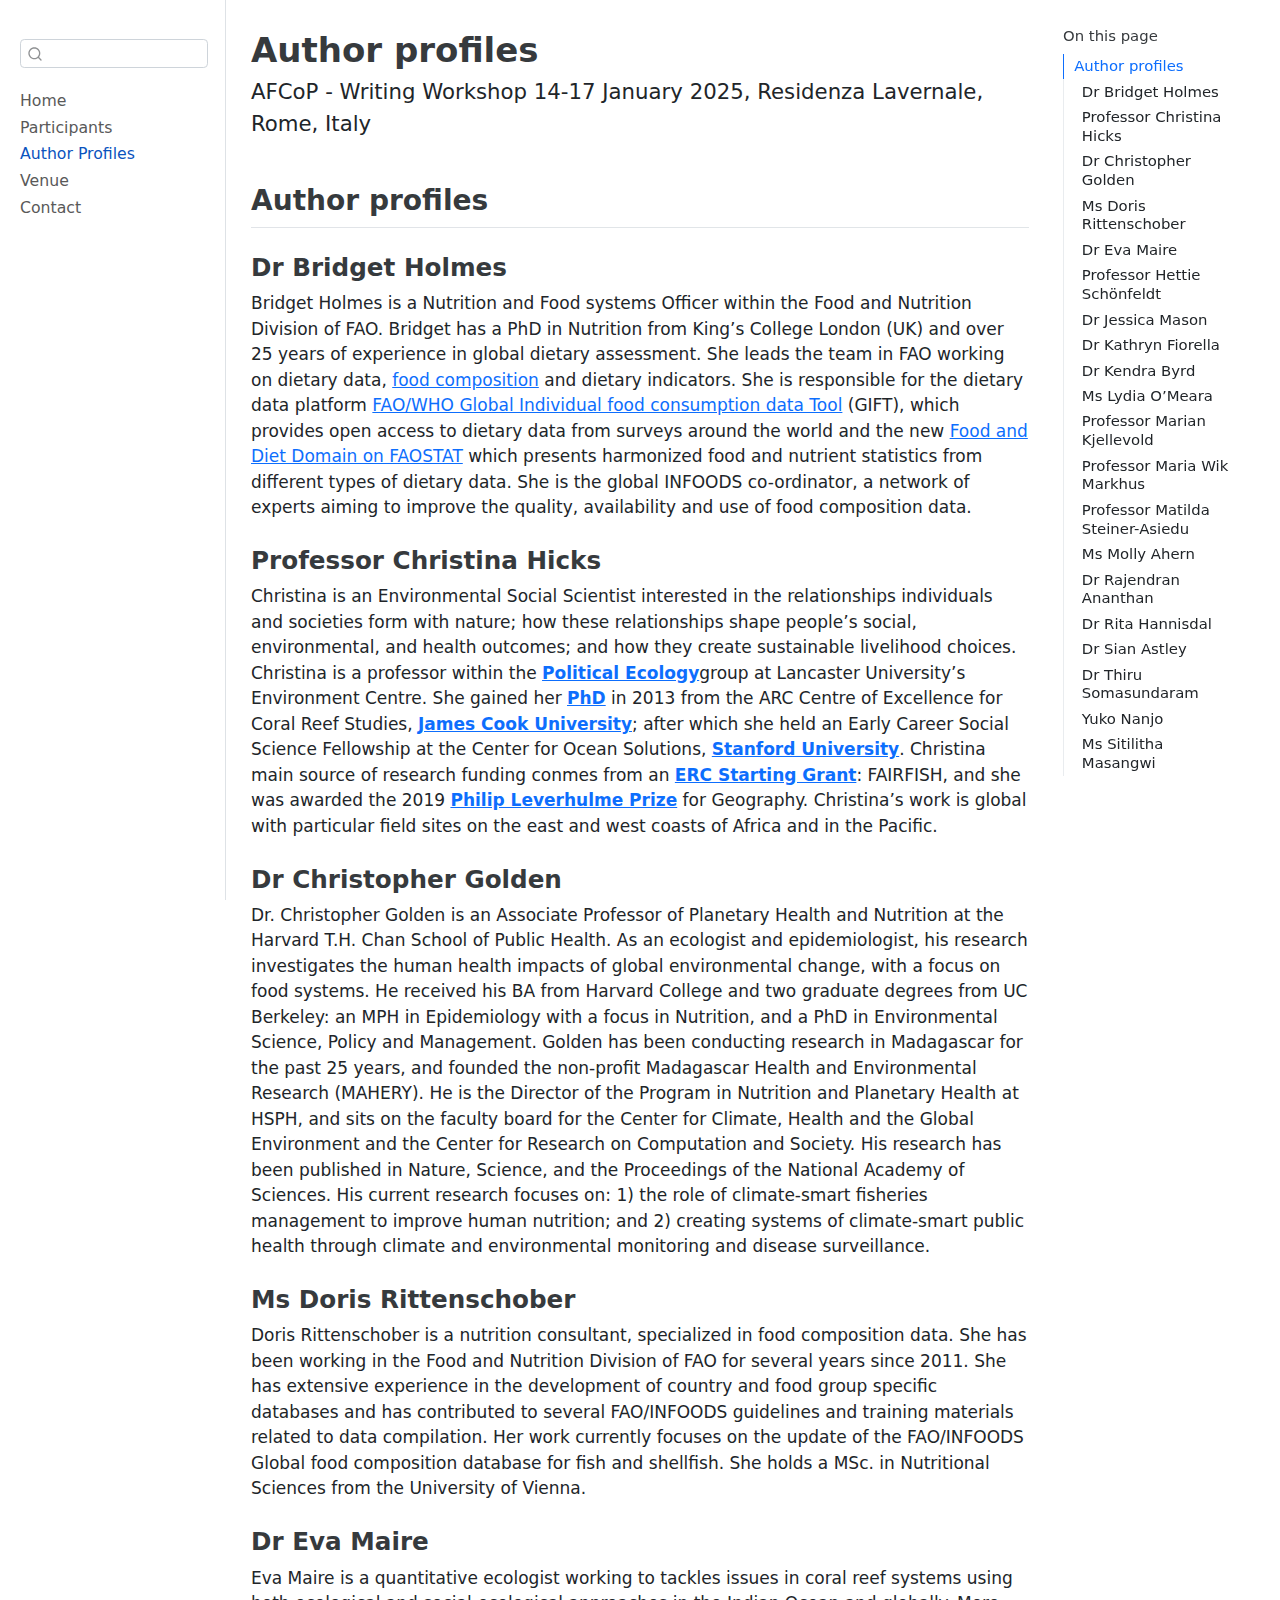
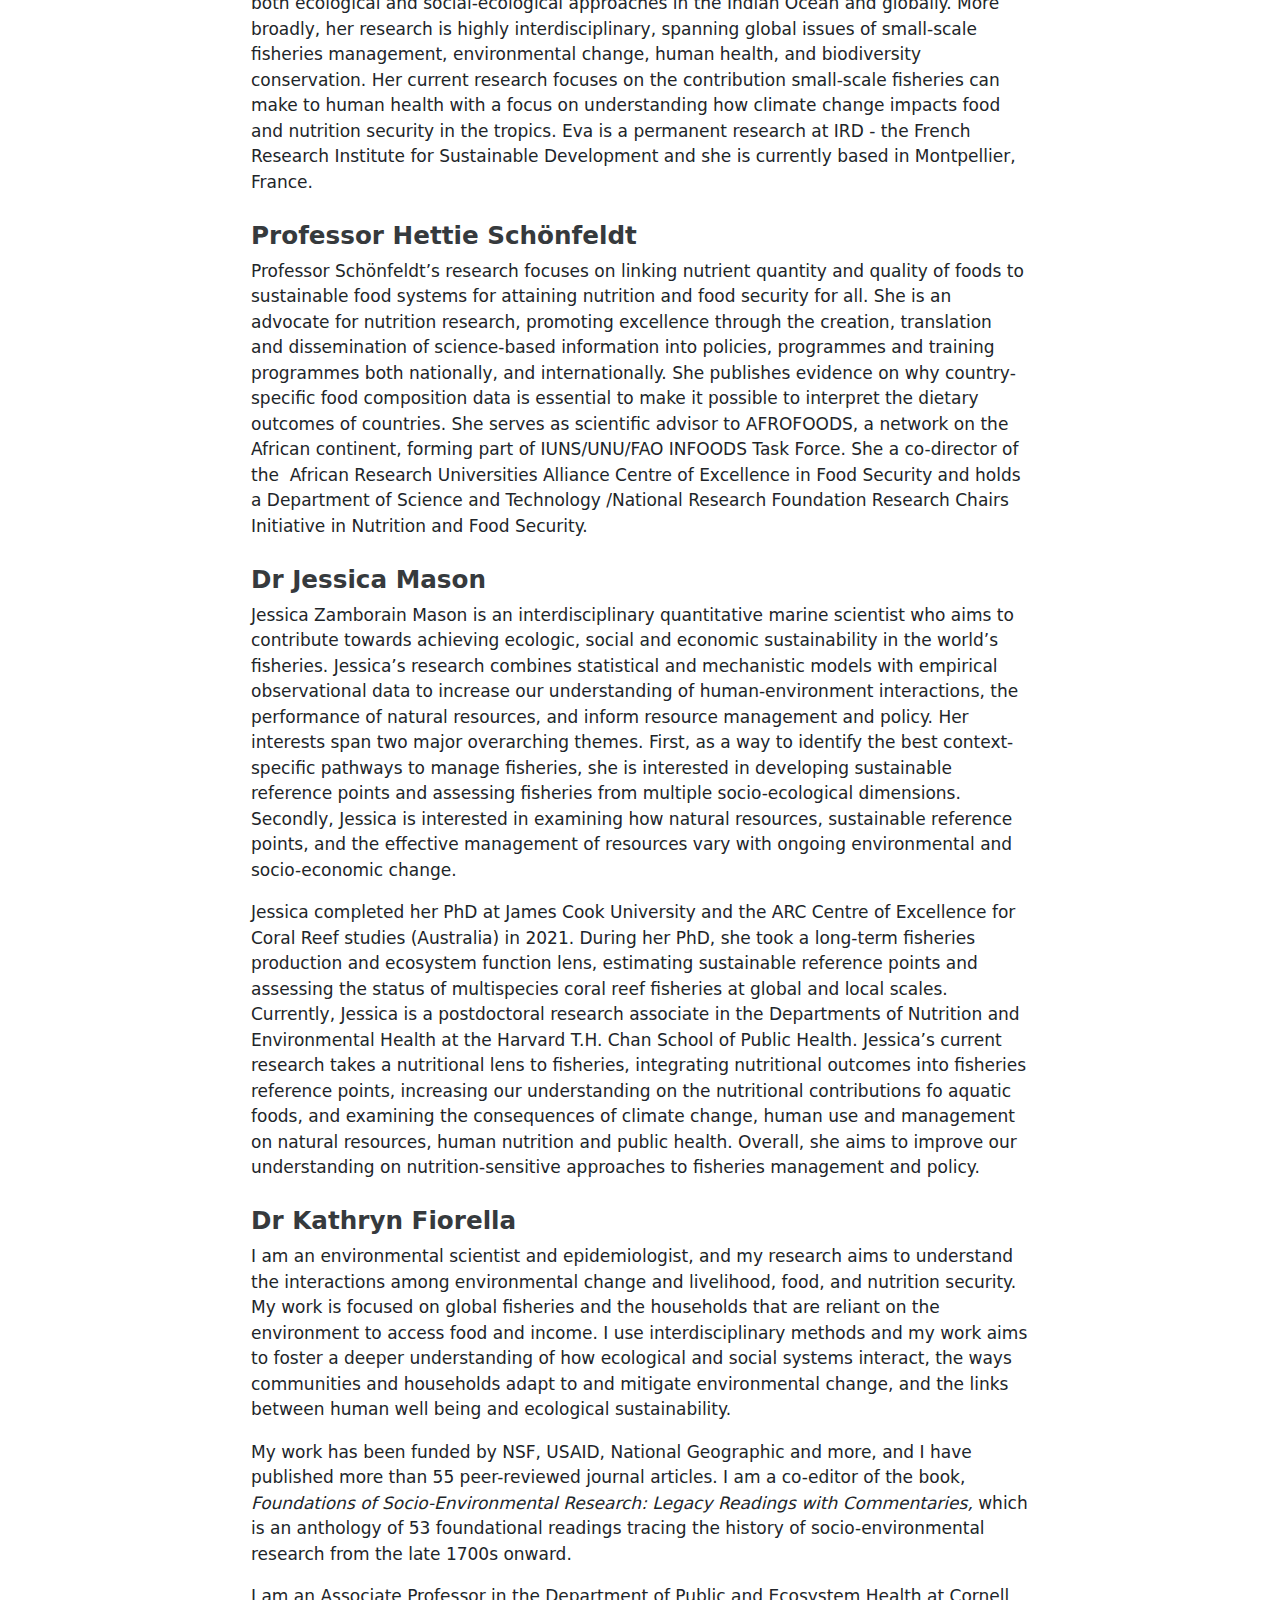
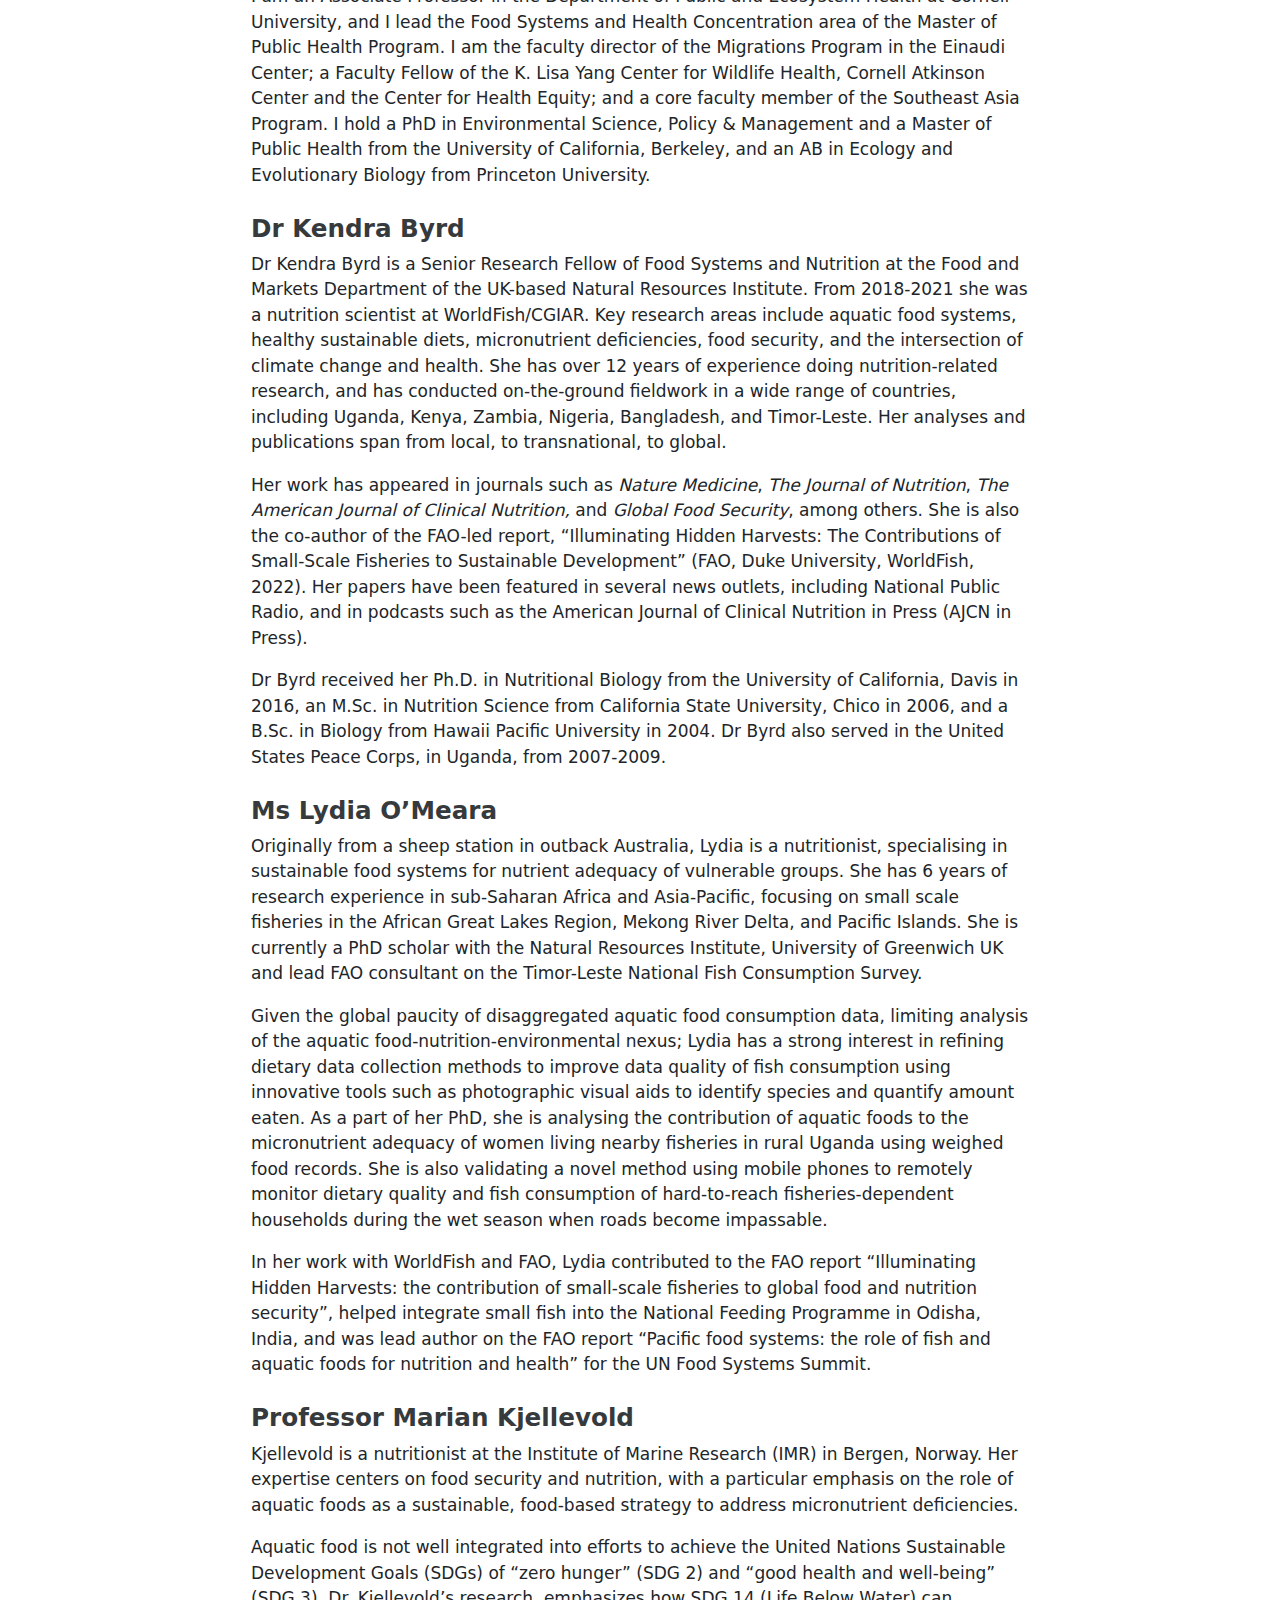
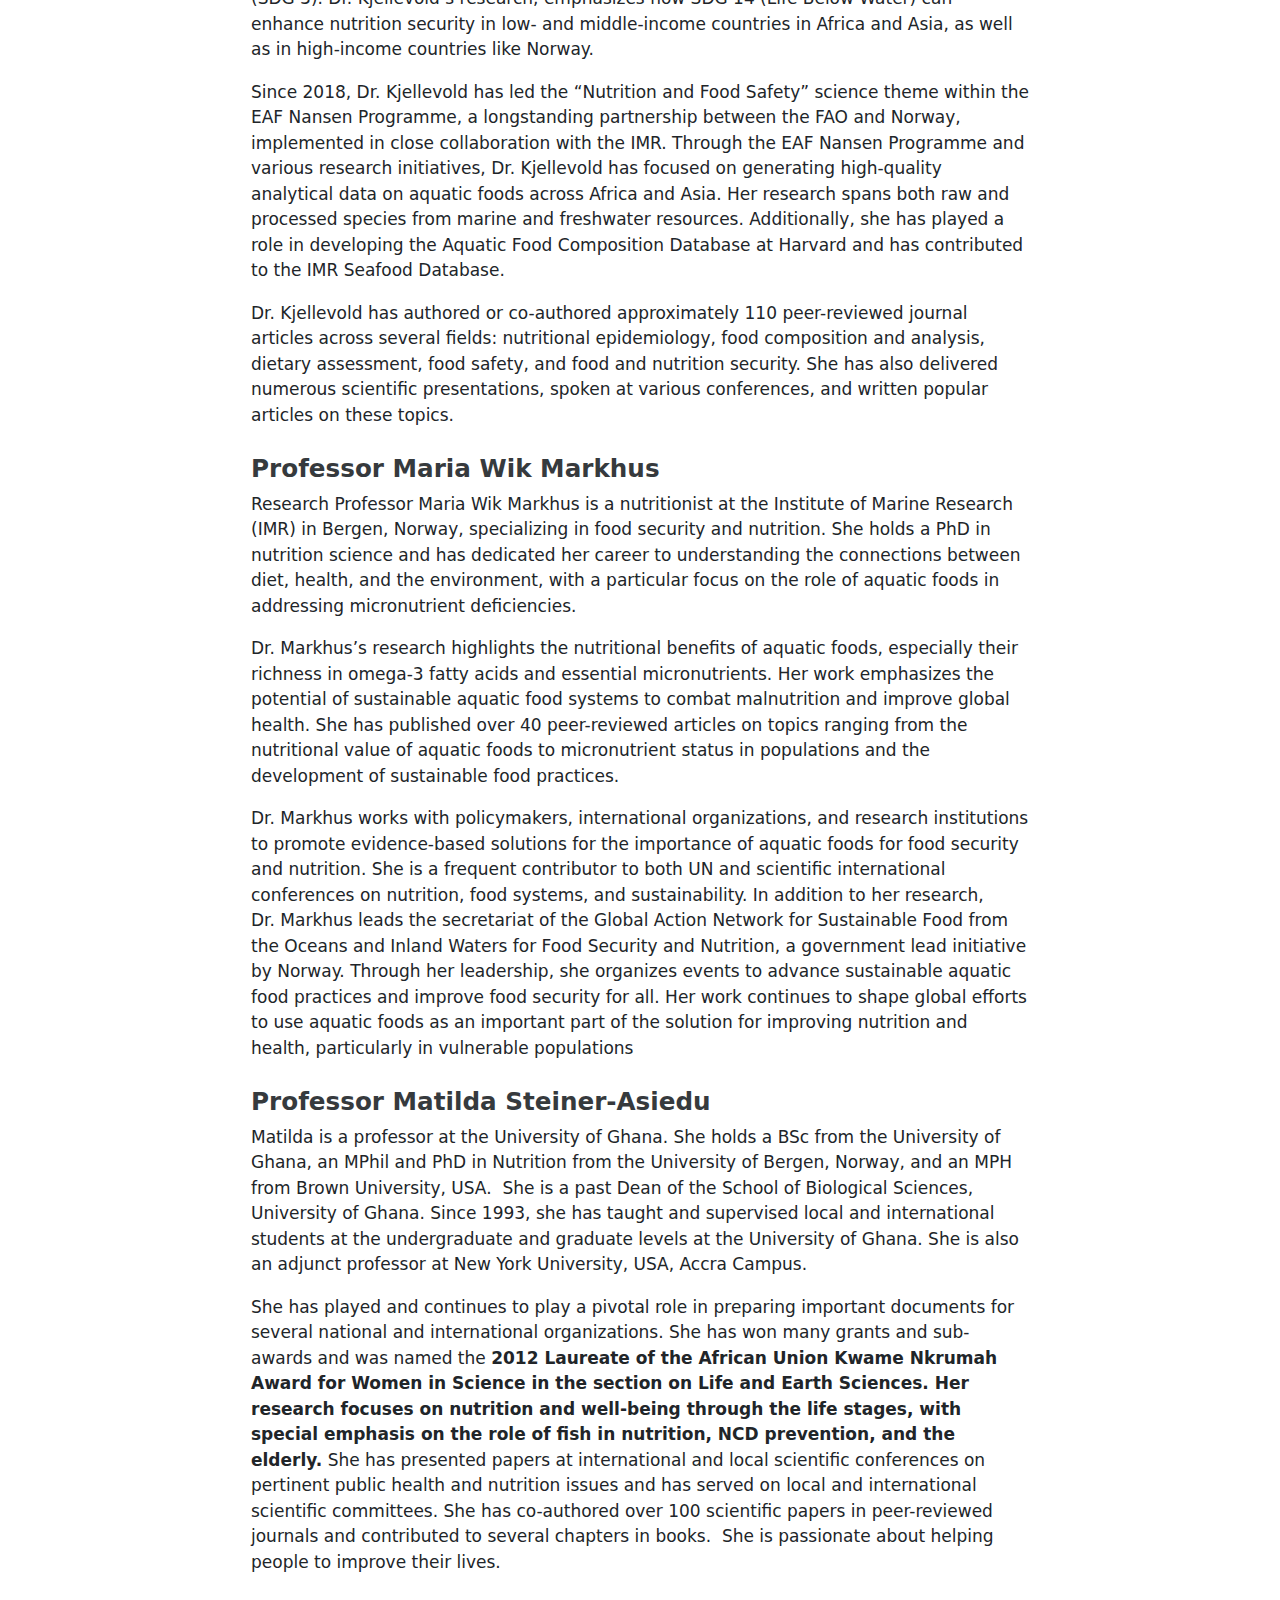
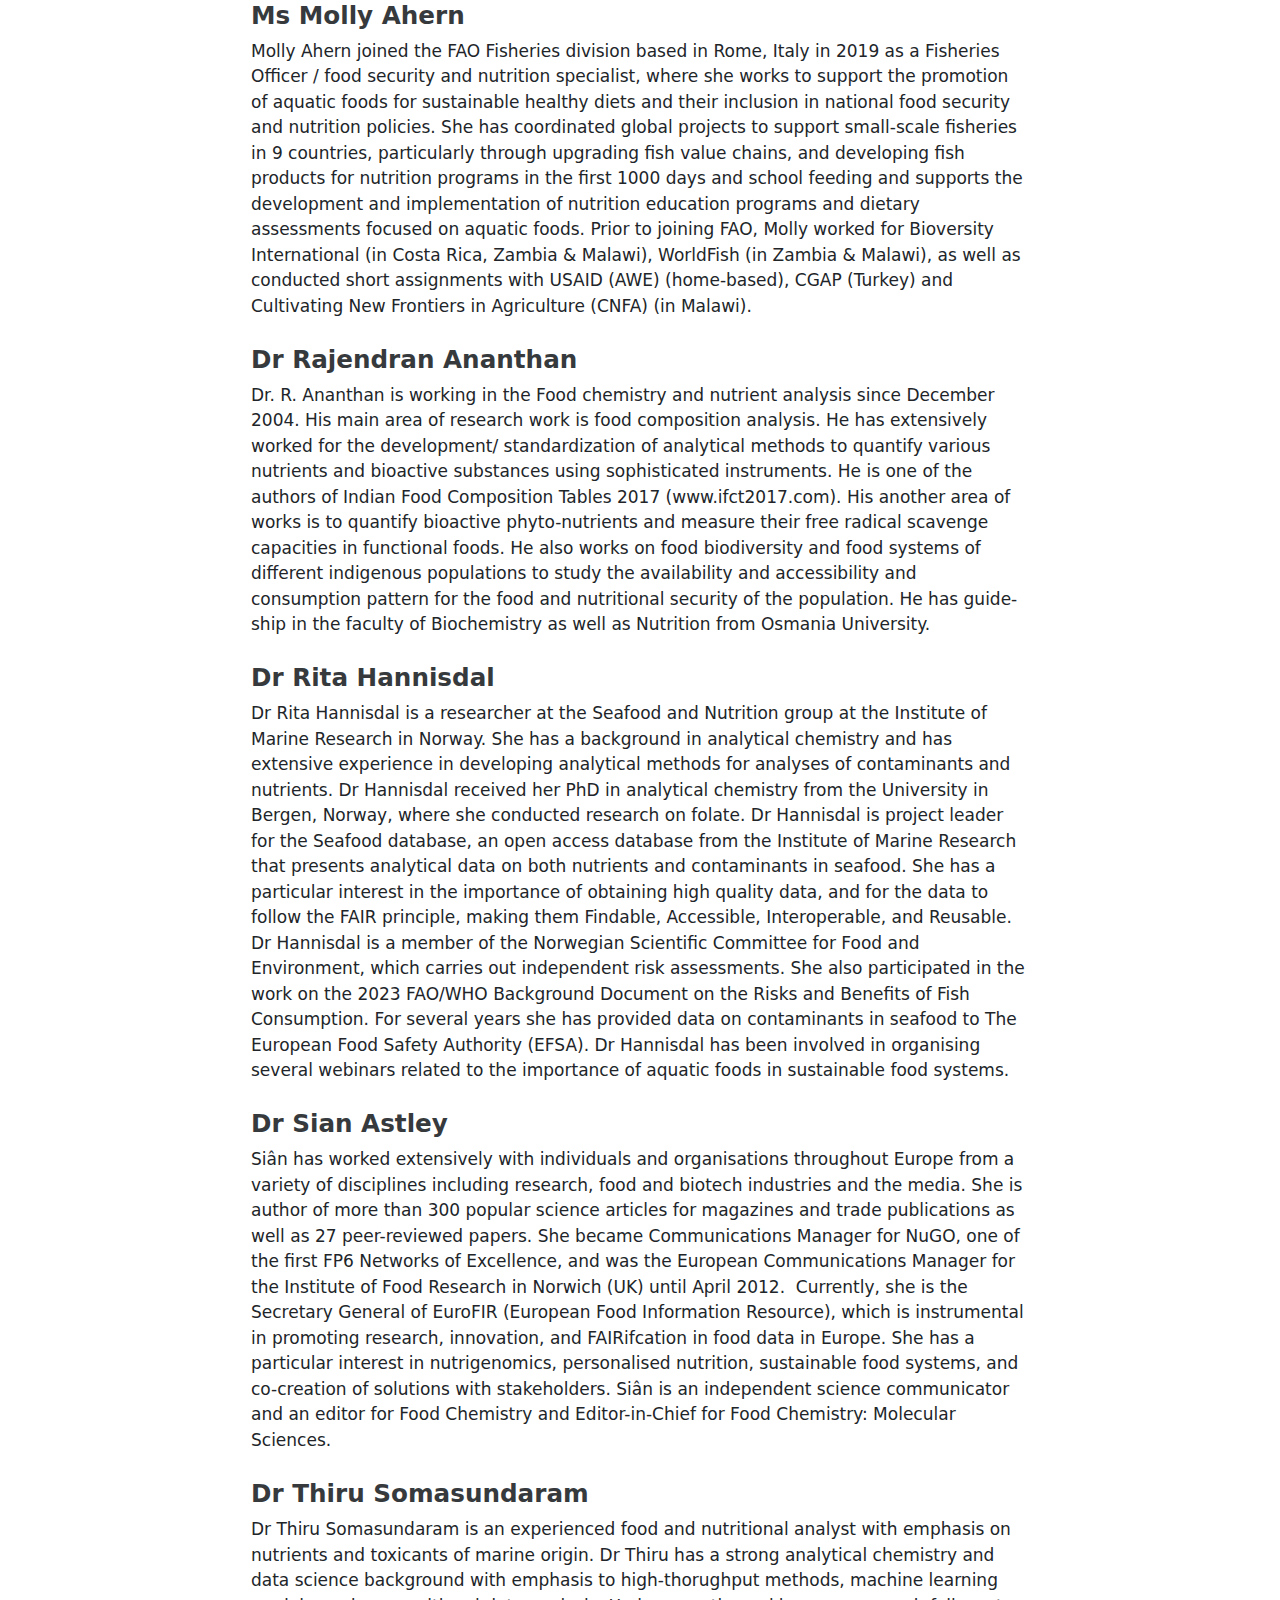
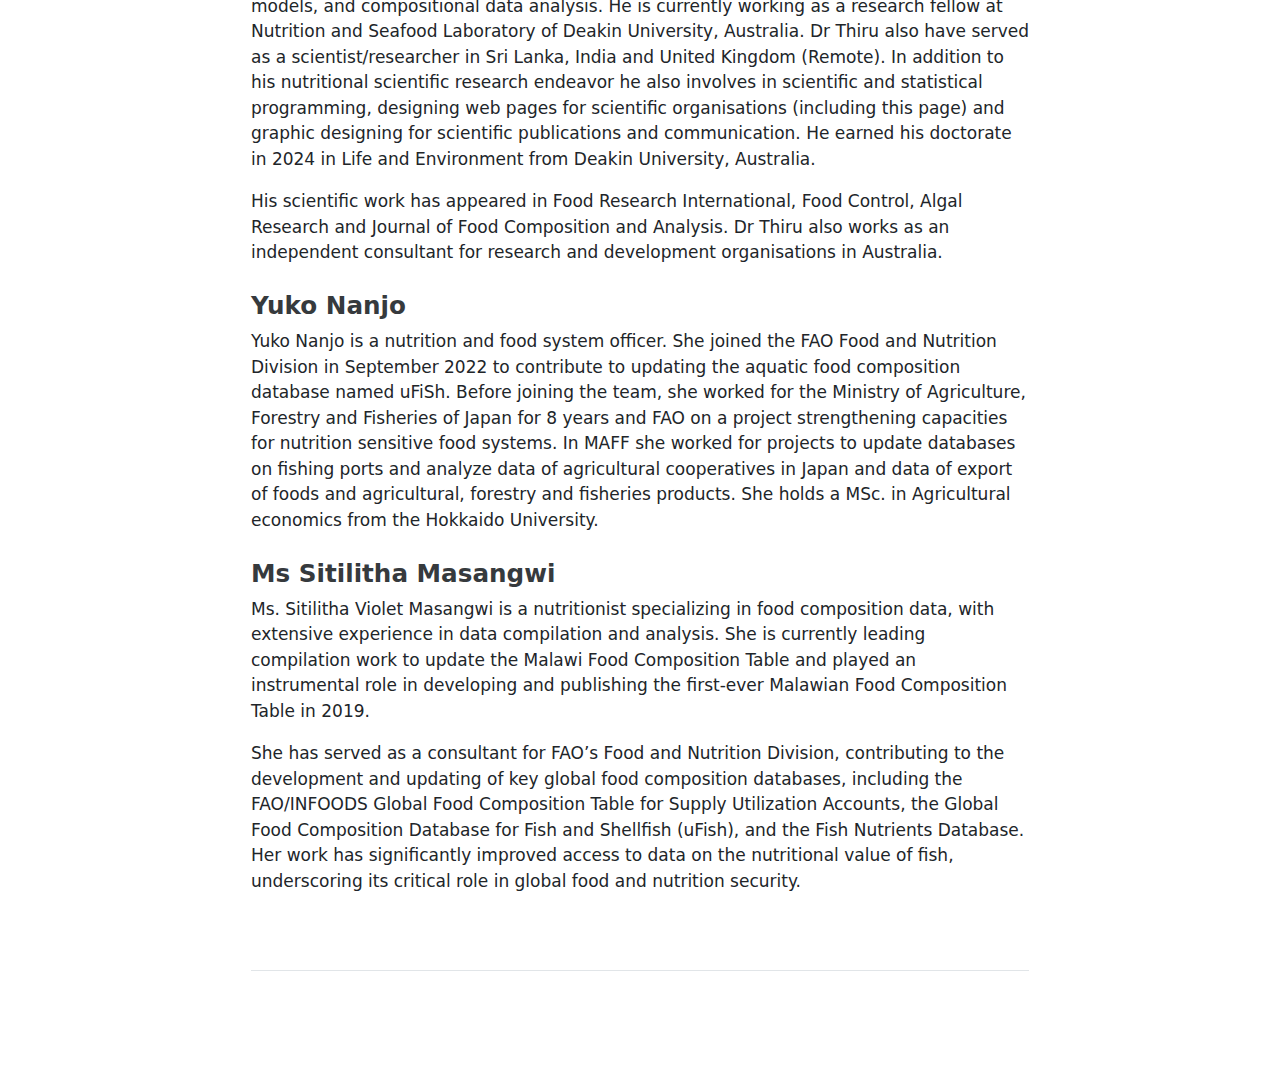
==== commit 0ace7731: "Built site for gh-pages" ====
--- a/Author_profiles.html
+++ b/Author_profiles.html
@@ -100,8 +100,8 @@
 </li>
         <li class="sidebar-item">
   <div class="sidebar-item-container"> 
-  <a href="./Organising_committee.html" class="sidebar-item-text sidebar-link">
- <span class="menu-text">Organising Committee</span></a>
+  <a href="./Participants.html" class="sidebar-item-text sidebar-link">
+ <span class="menu-text">Participants</span></a>
   </div>
 </li>
         <li class="sidebar-item">
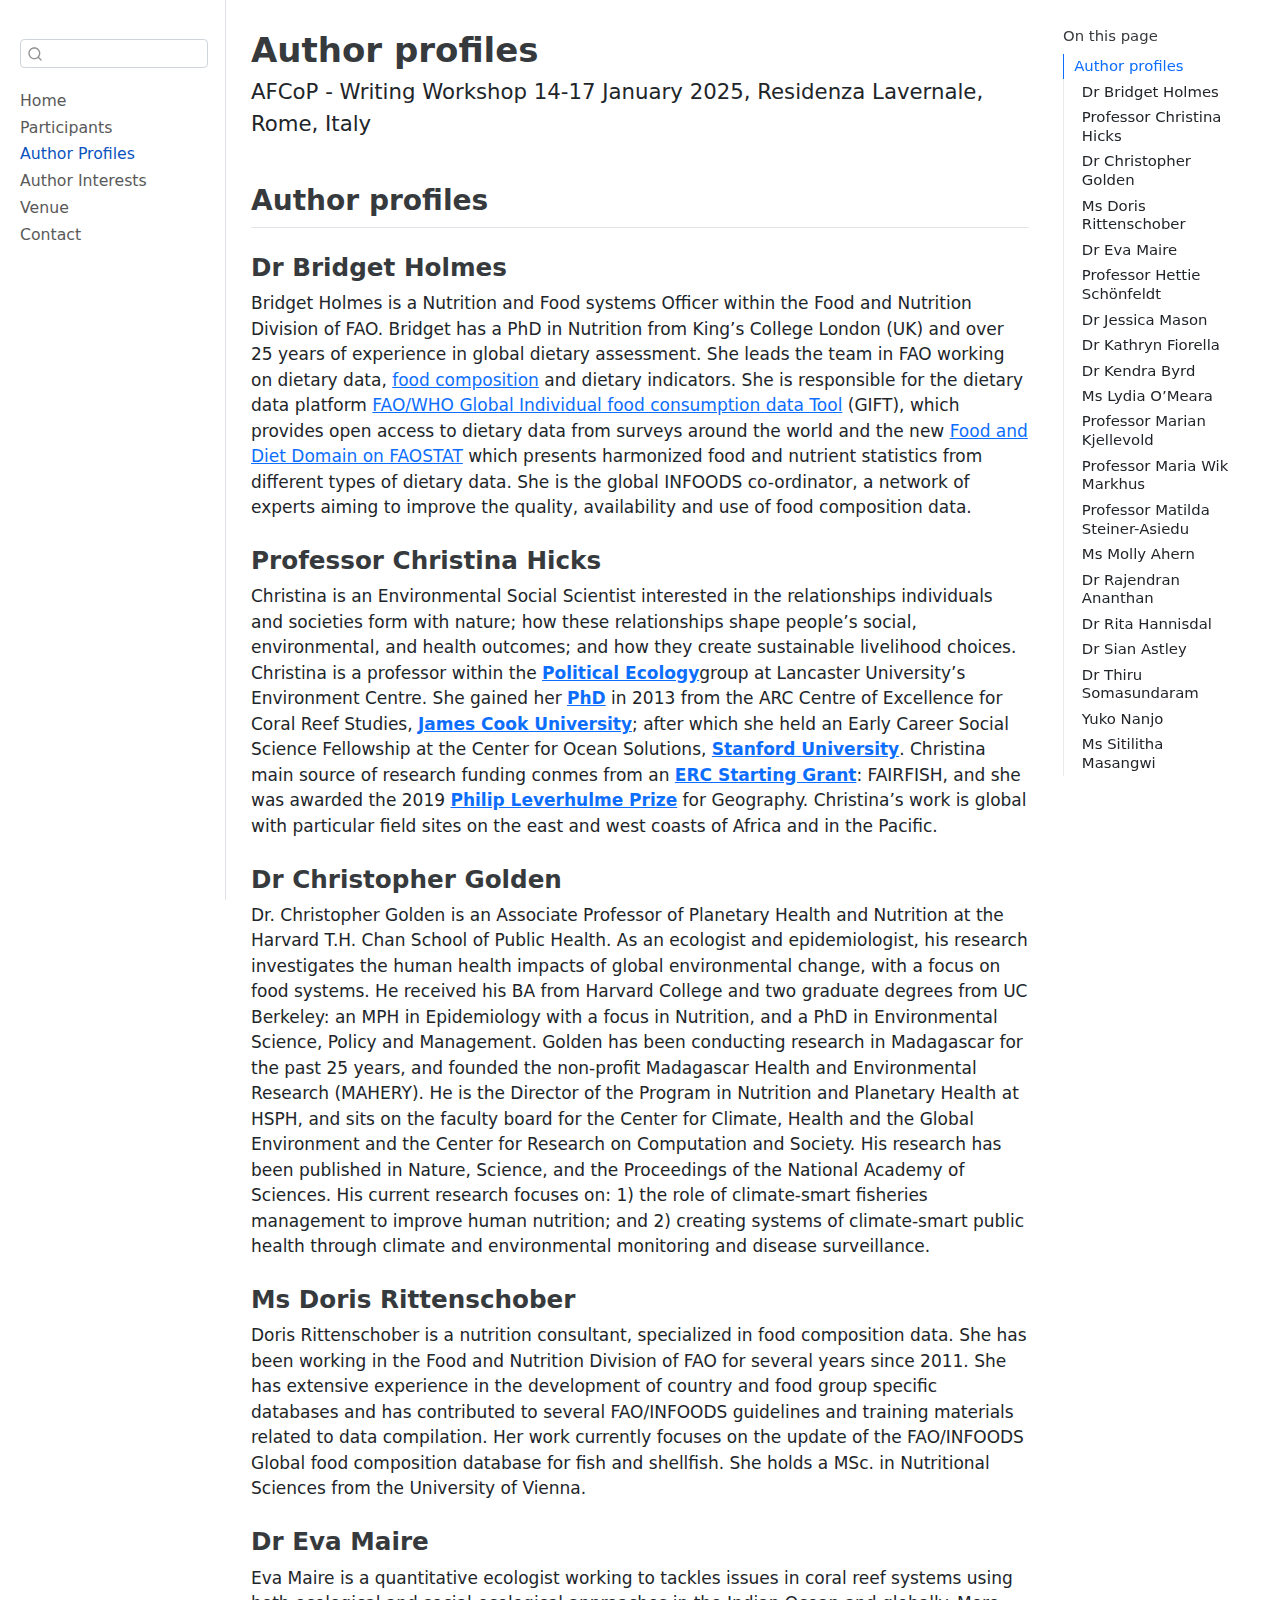
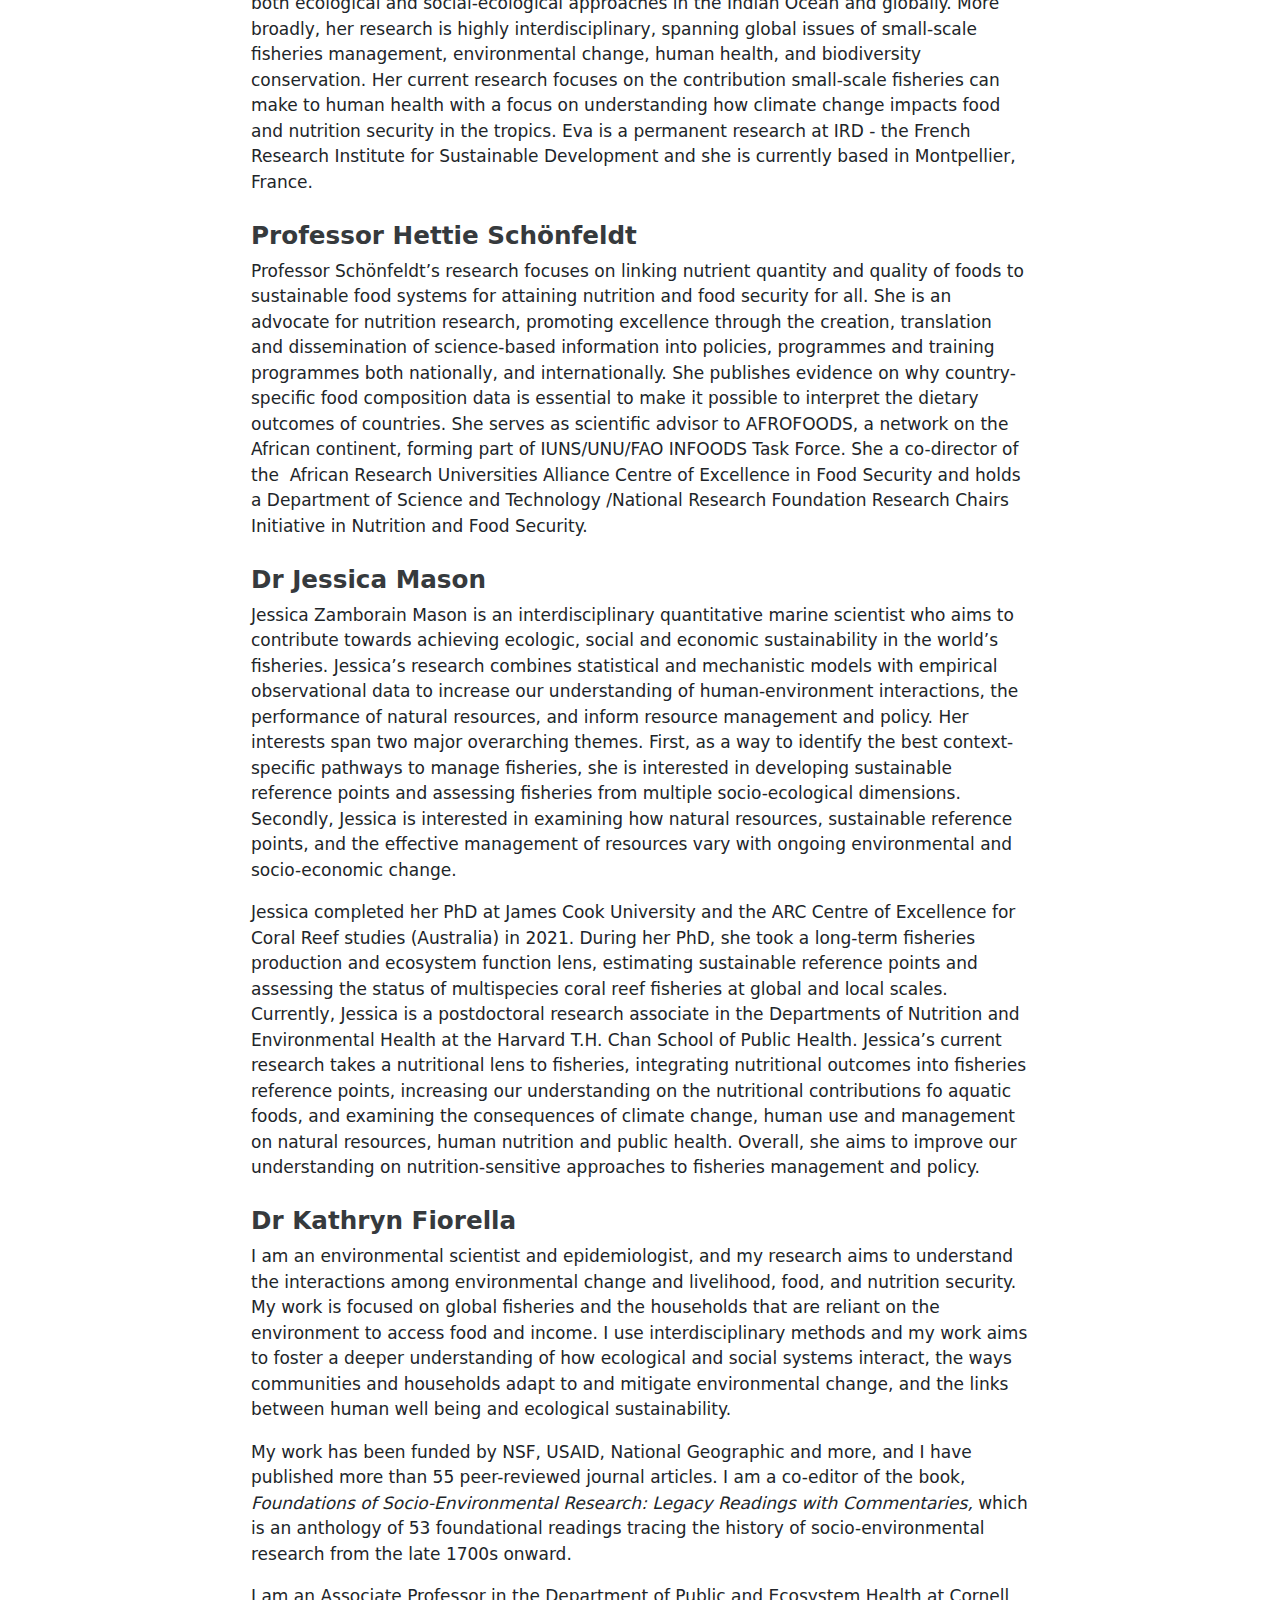
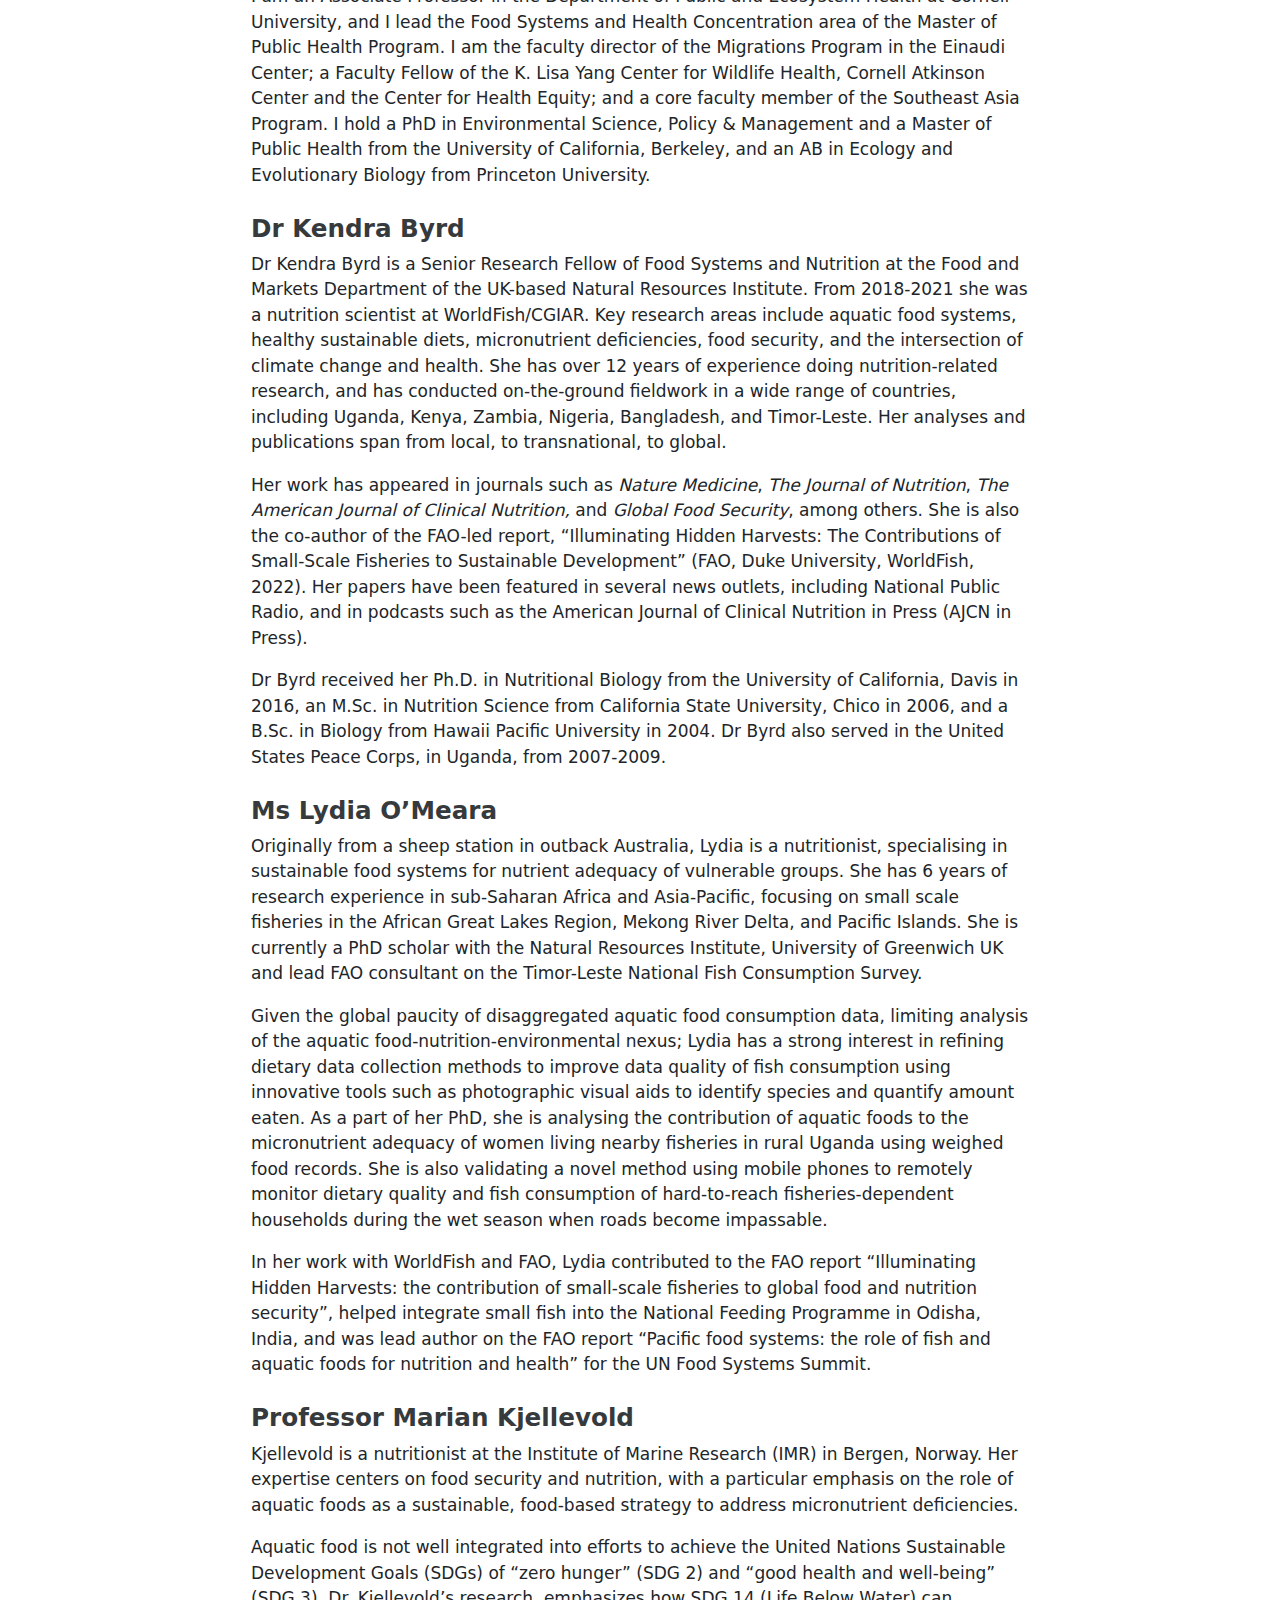
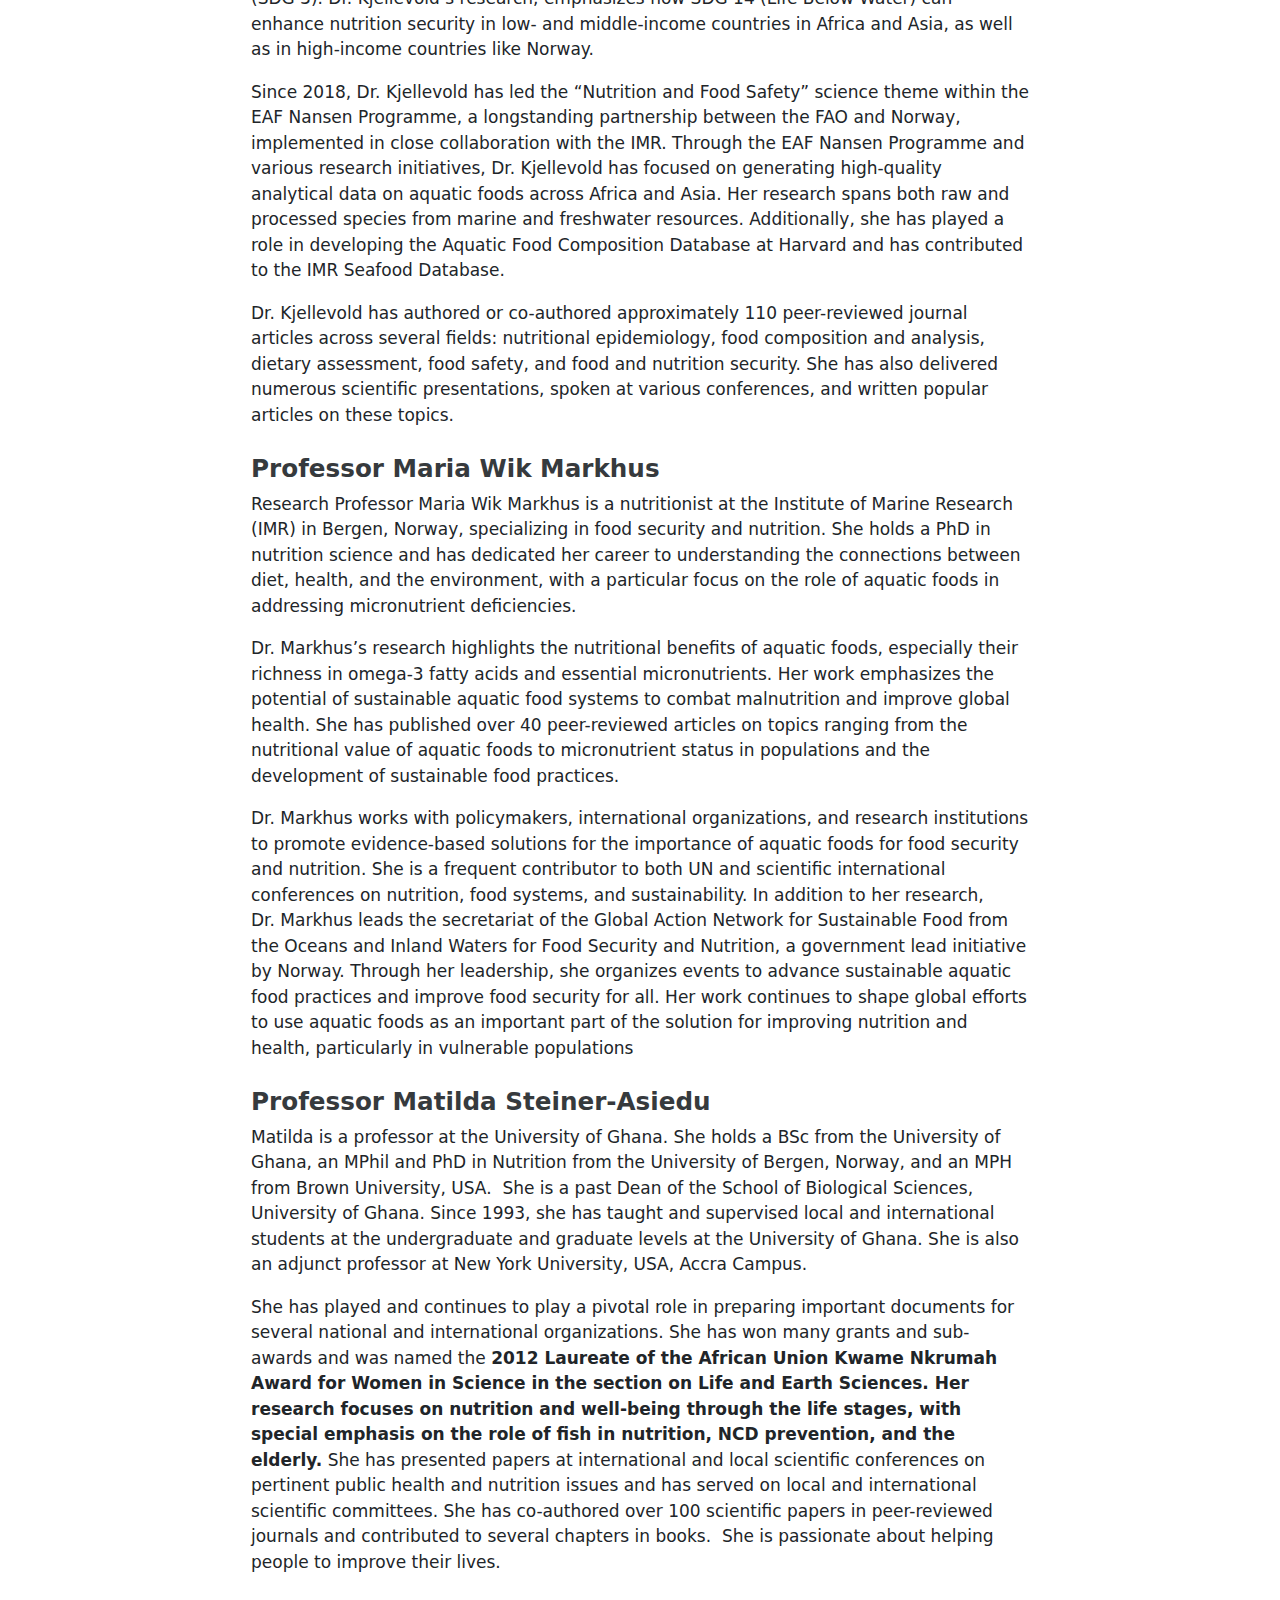
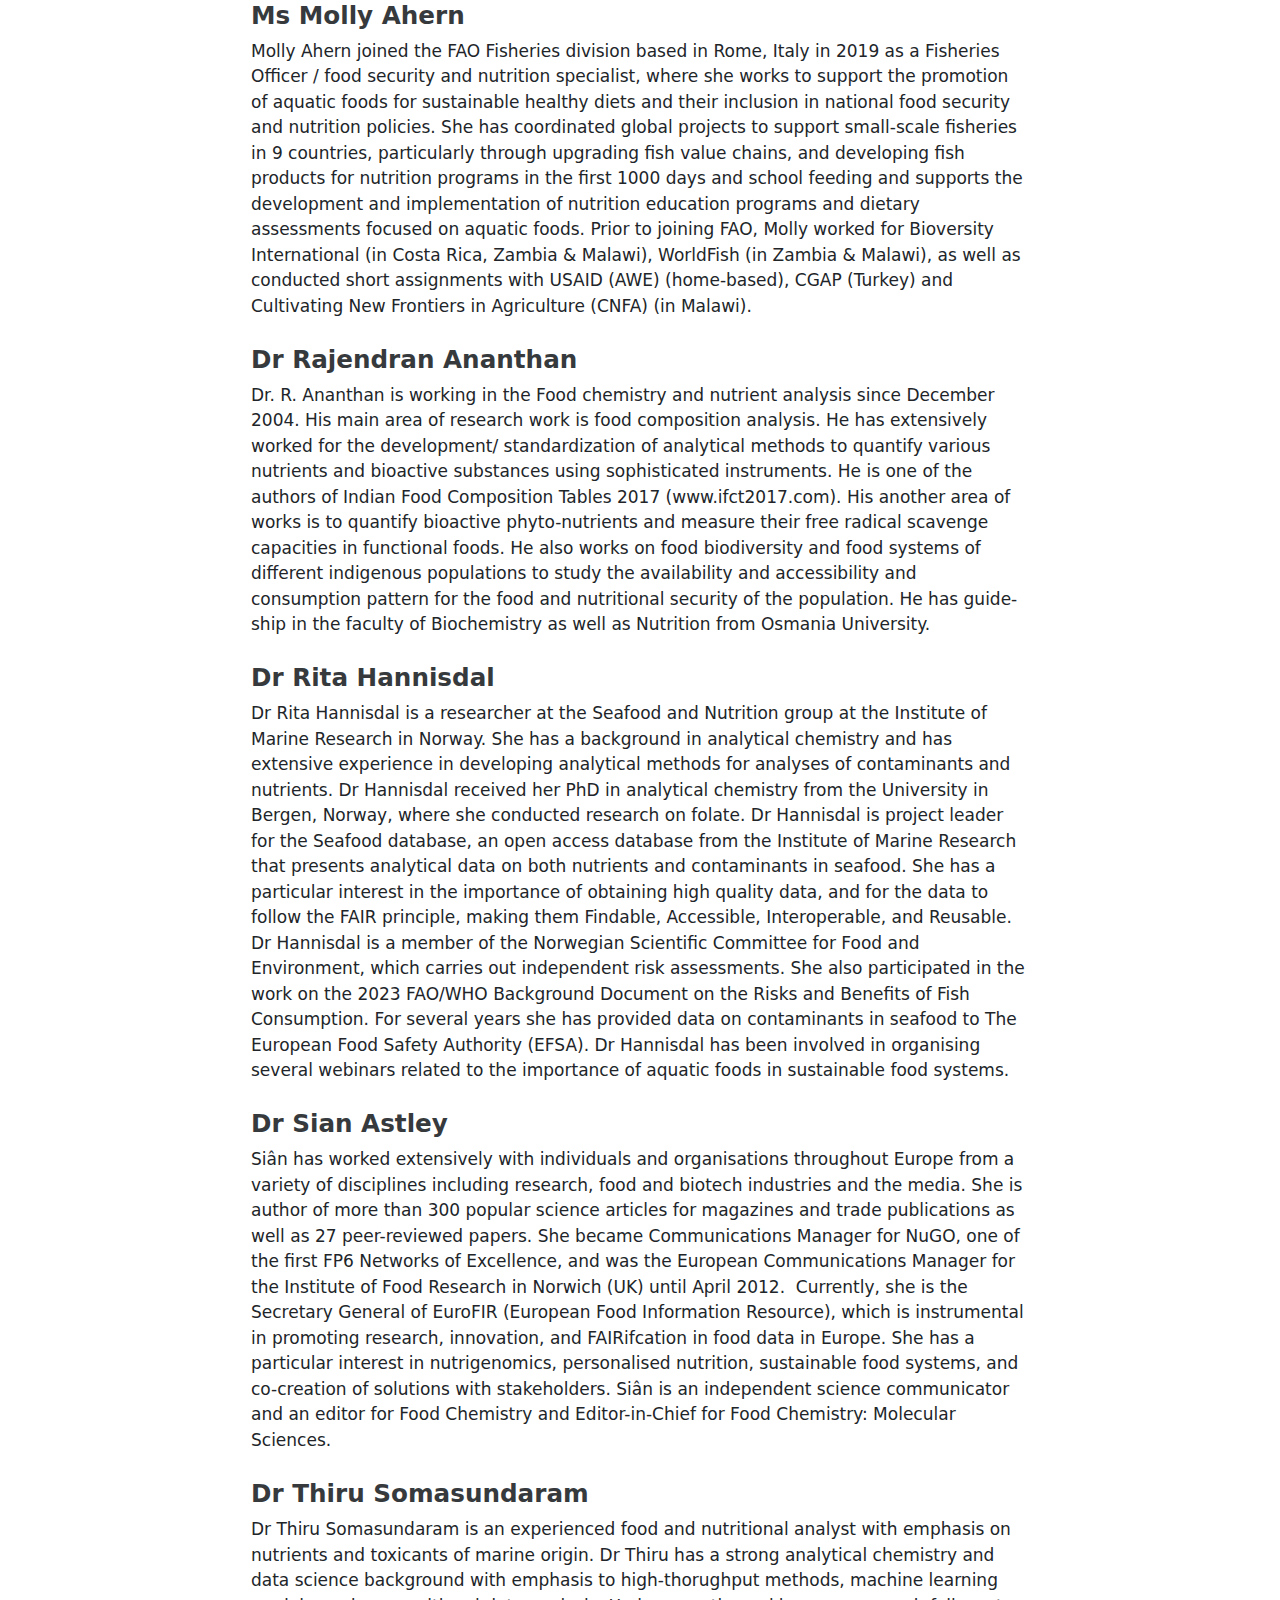
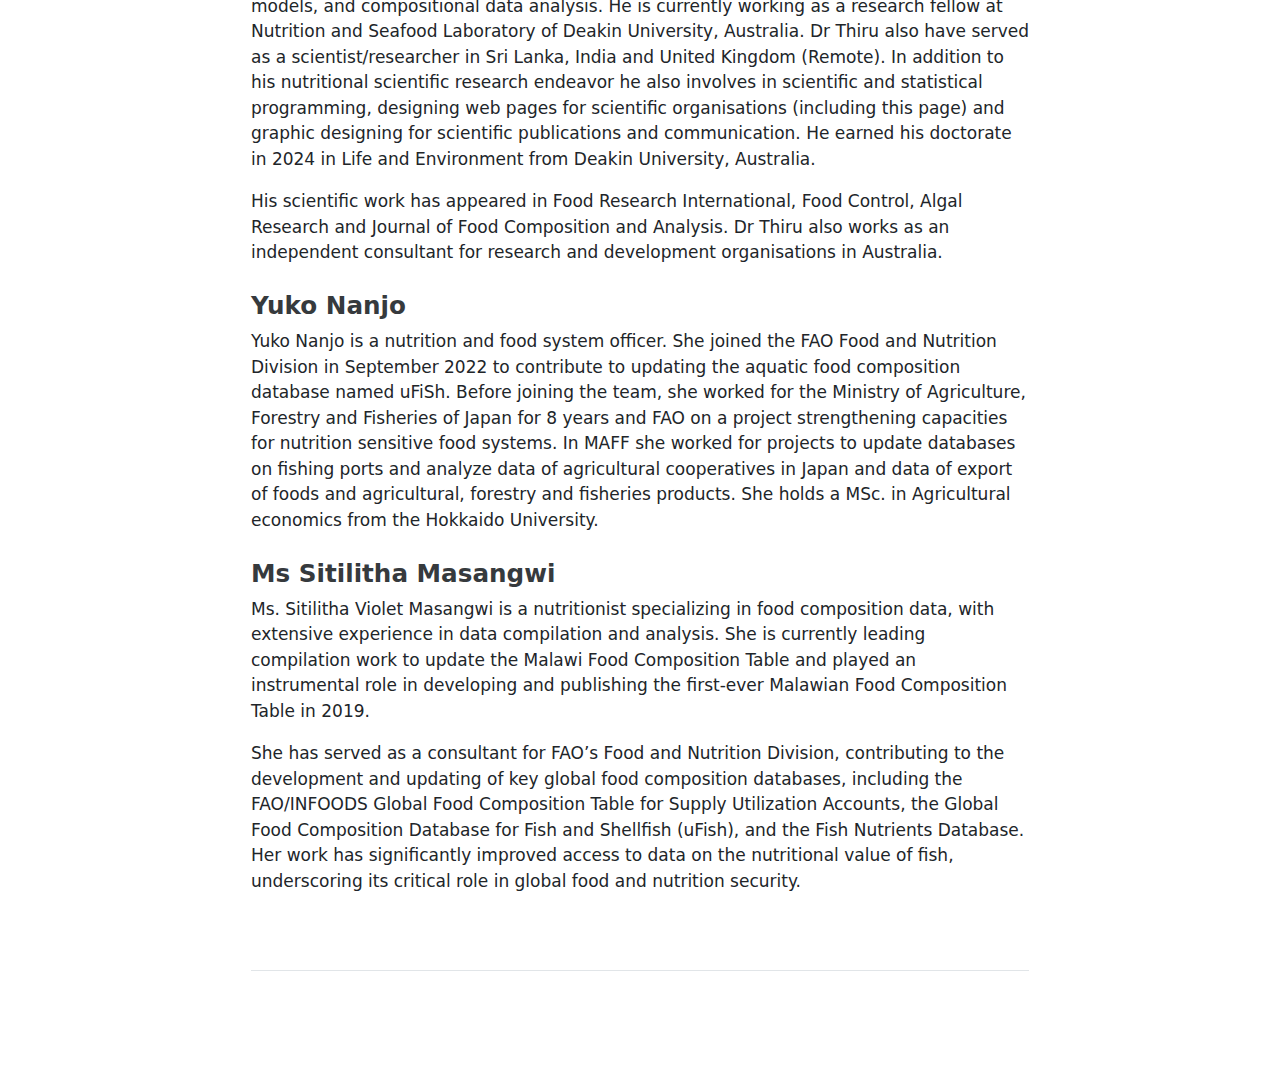
==== commit c3c0b5f3: "Built site for gh-pages" ====
--- a/Author_profiles.html
+++ b/Author_profiles.html
@@ -108,6 +108,12 @@
   <div class="sidebar-item-container"> 
   <a href="./Author_profiles.html" class="sidebar-item-text sidebar-link active">
  <span class="menu-text">Author Profiles</span></a>
+  </div>
+</li>
+        <li class="sidebar-item">
+  <div class="sidebar-item-container"> 
+  <a href="./Author_interests.html" class="sidebar-item-text sidebar-link">
+ <span class="menu-text">Author Interests</span></a>
   </div>
 </li>
         <li class="sidebar-item">
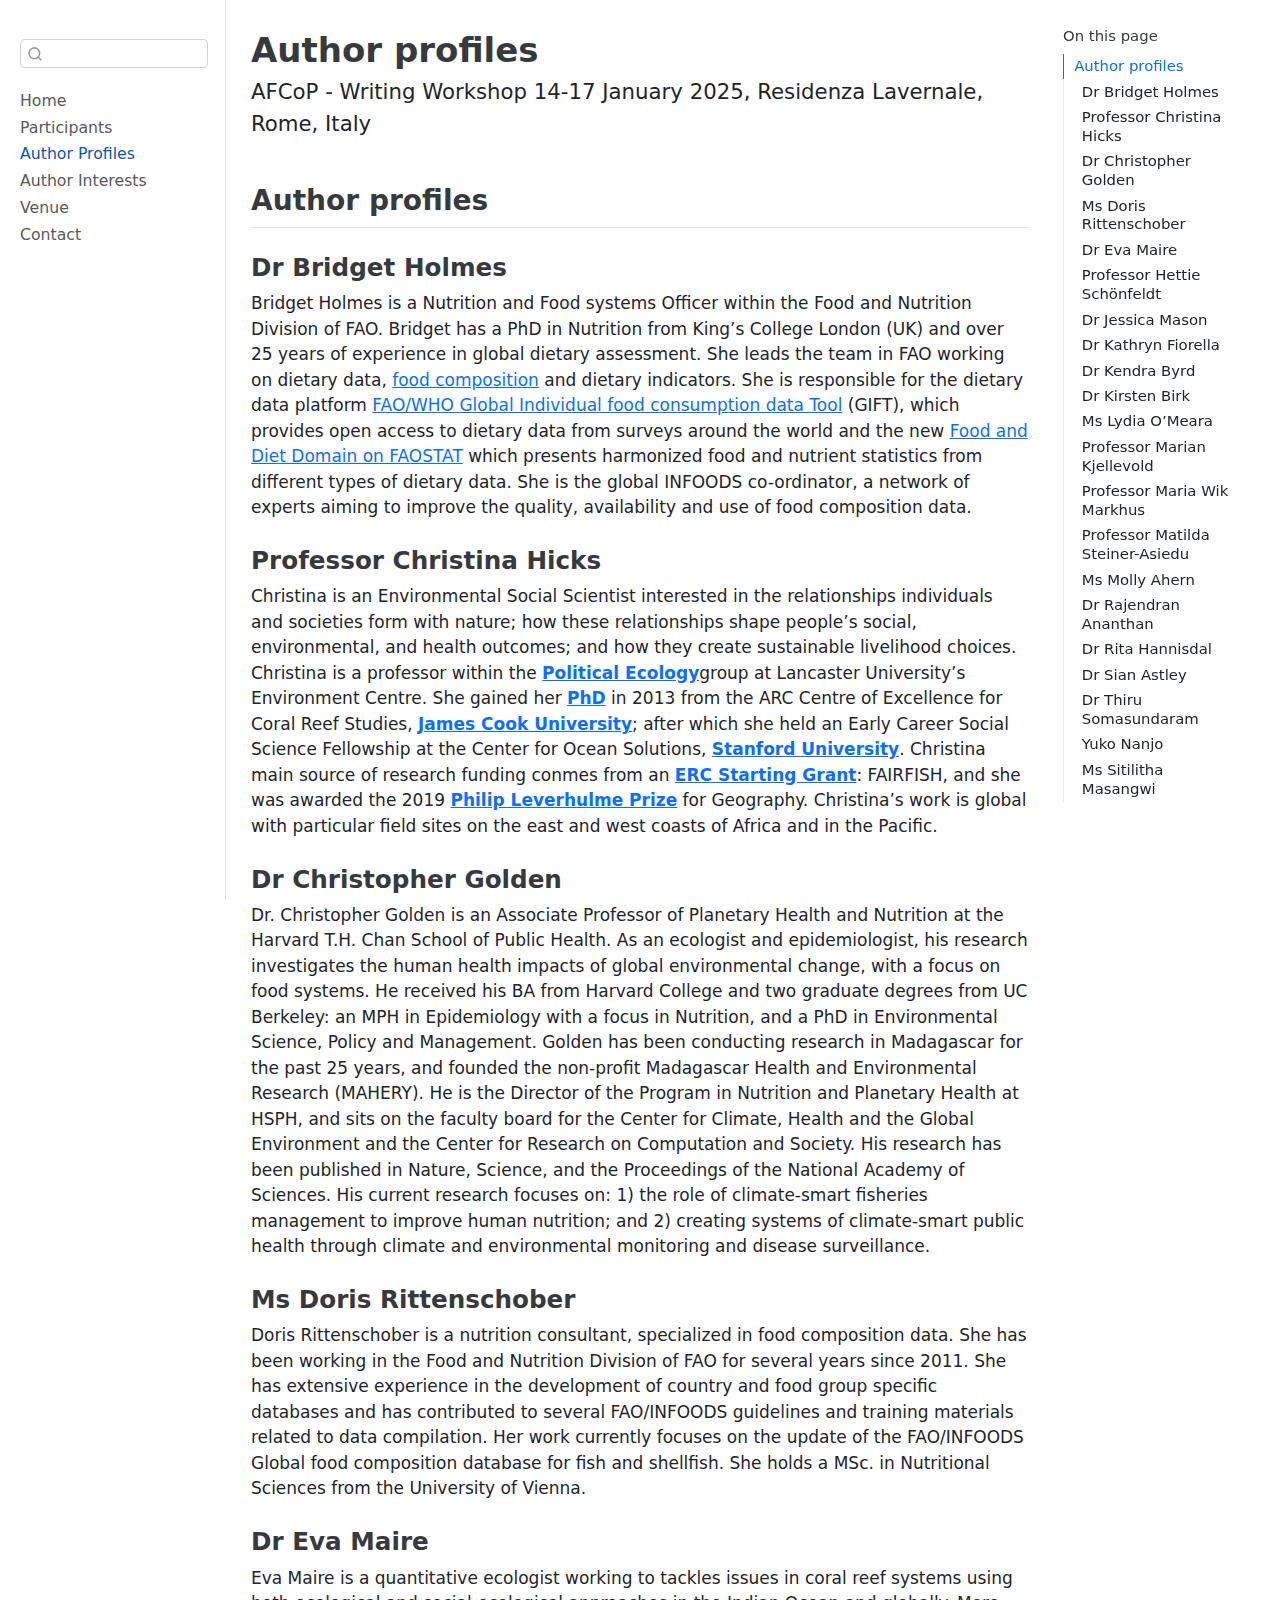
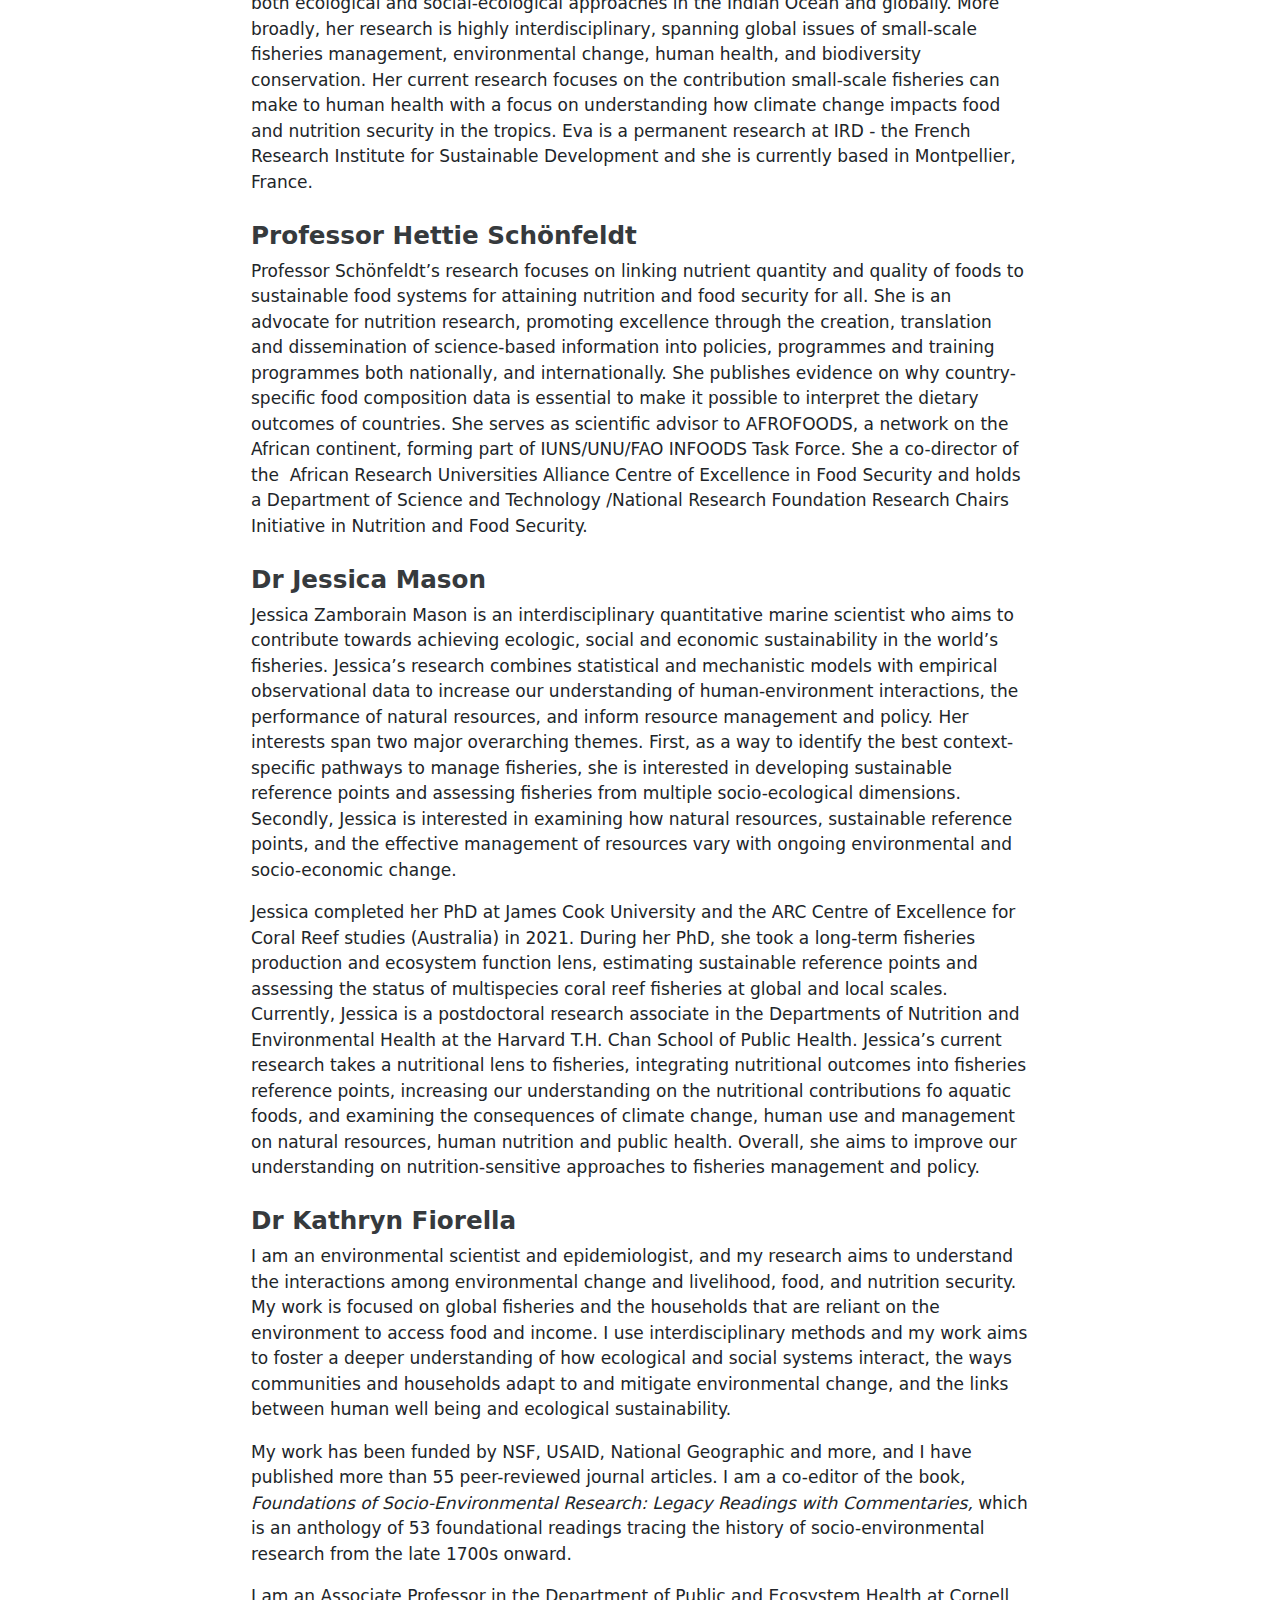
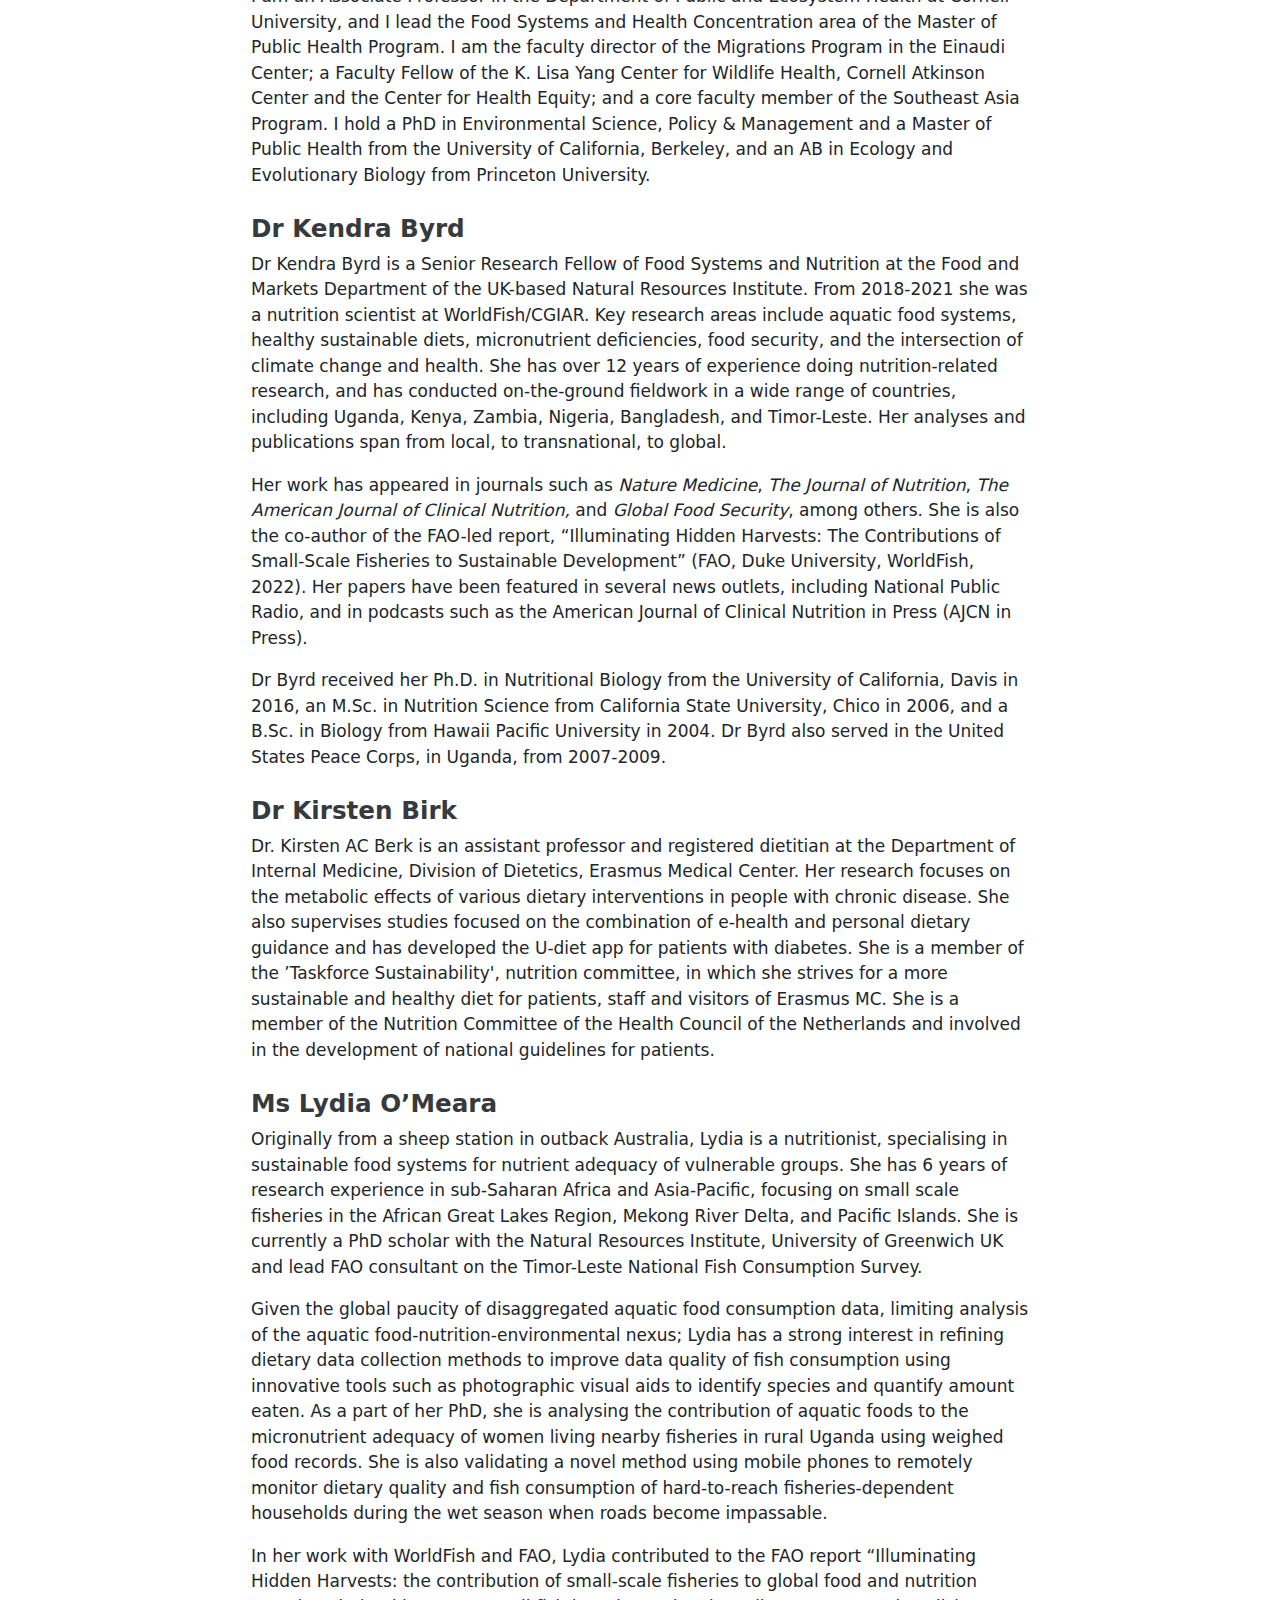
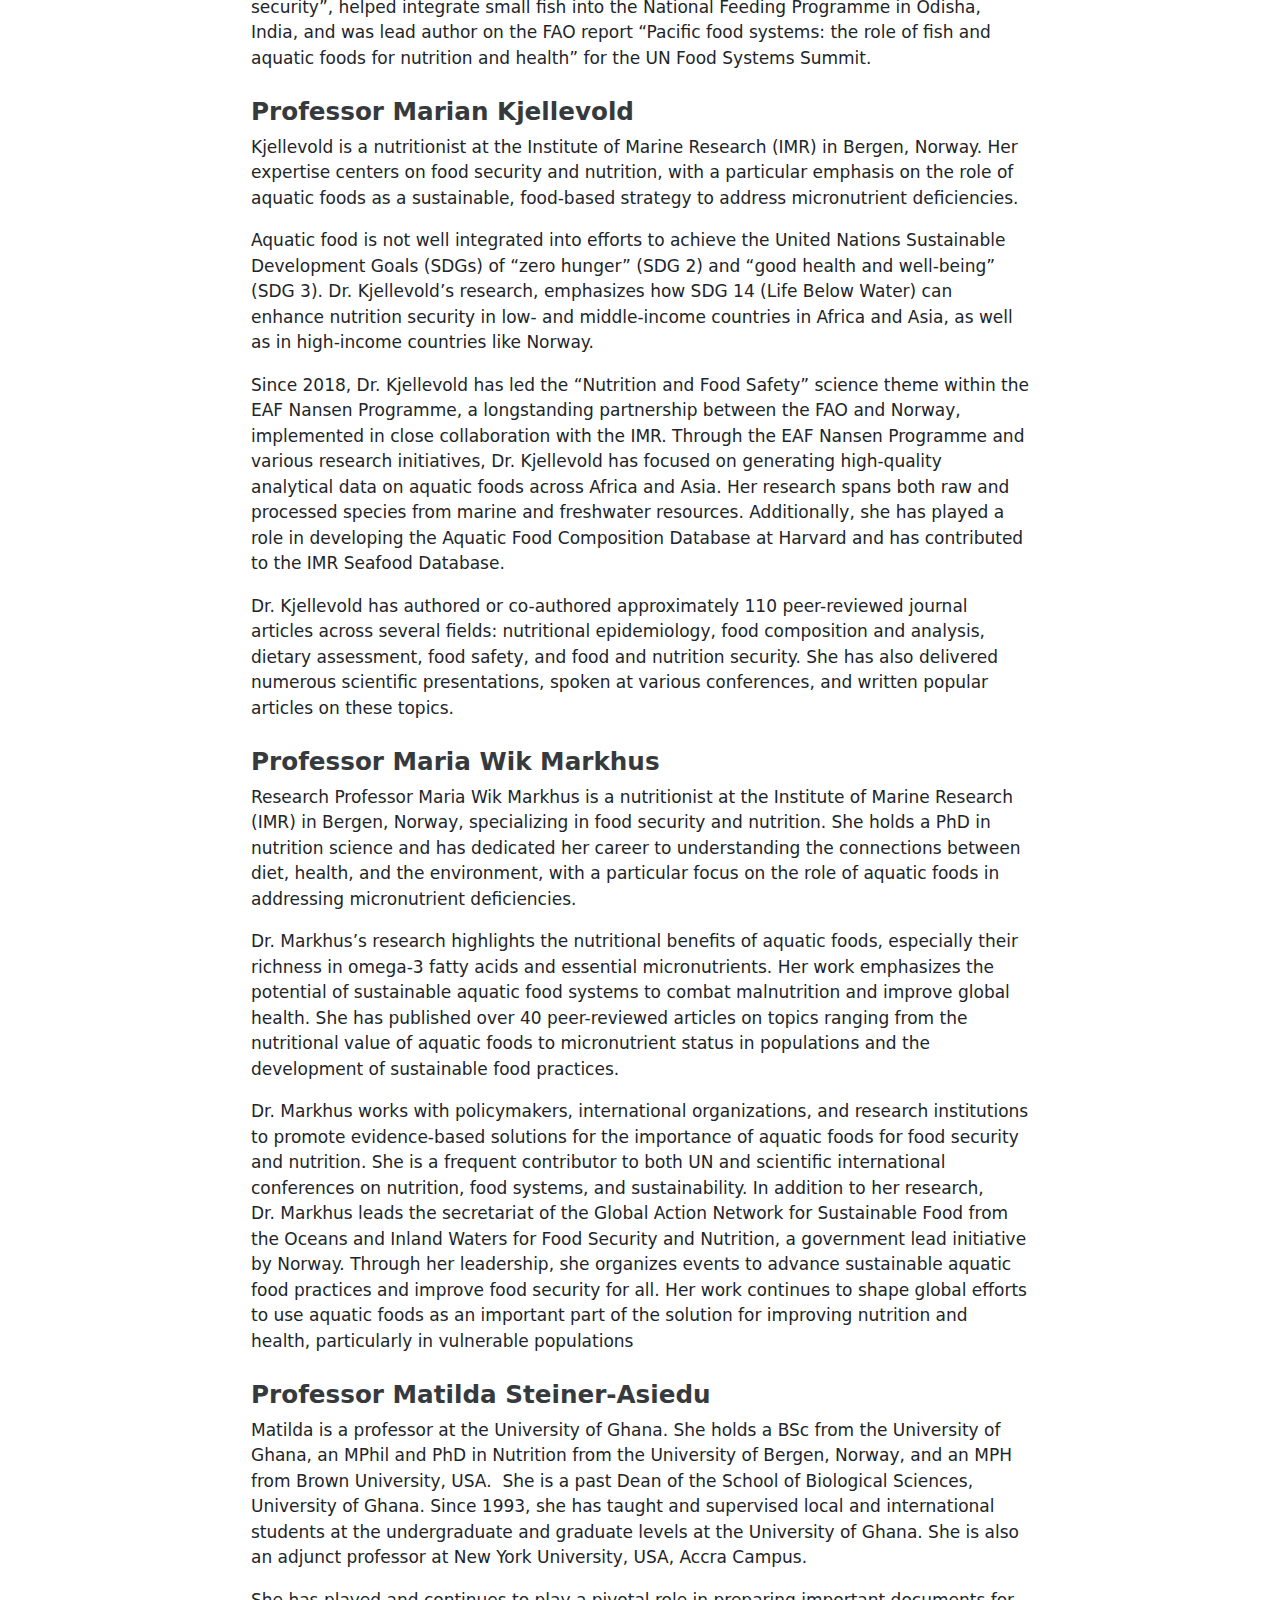
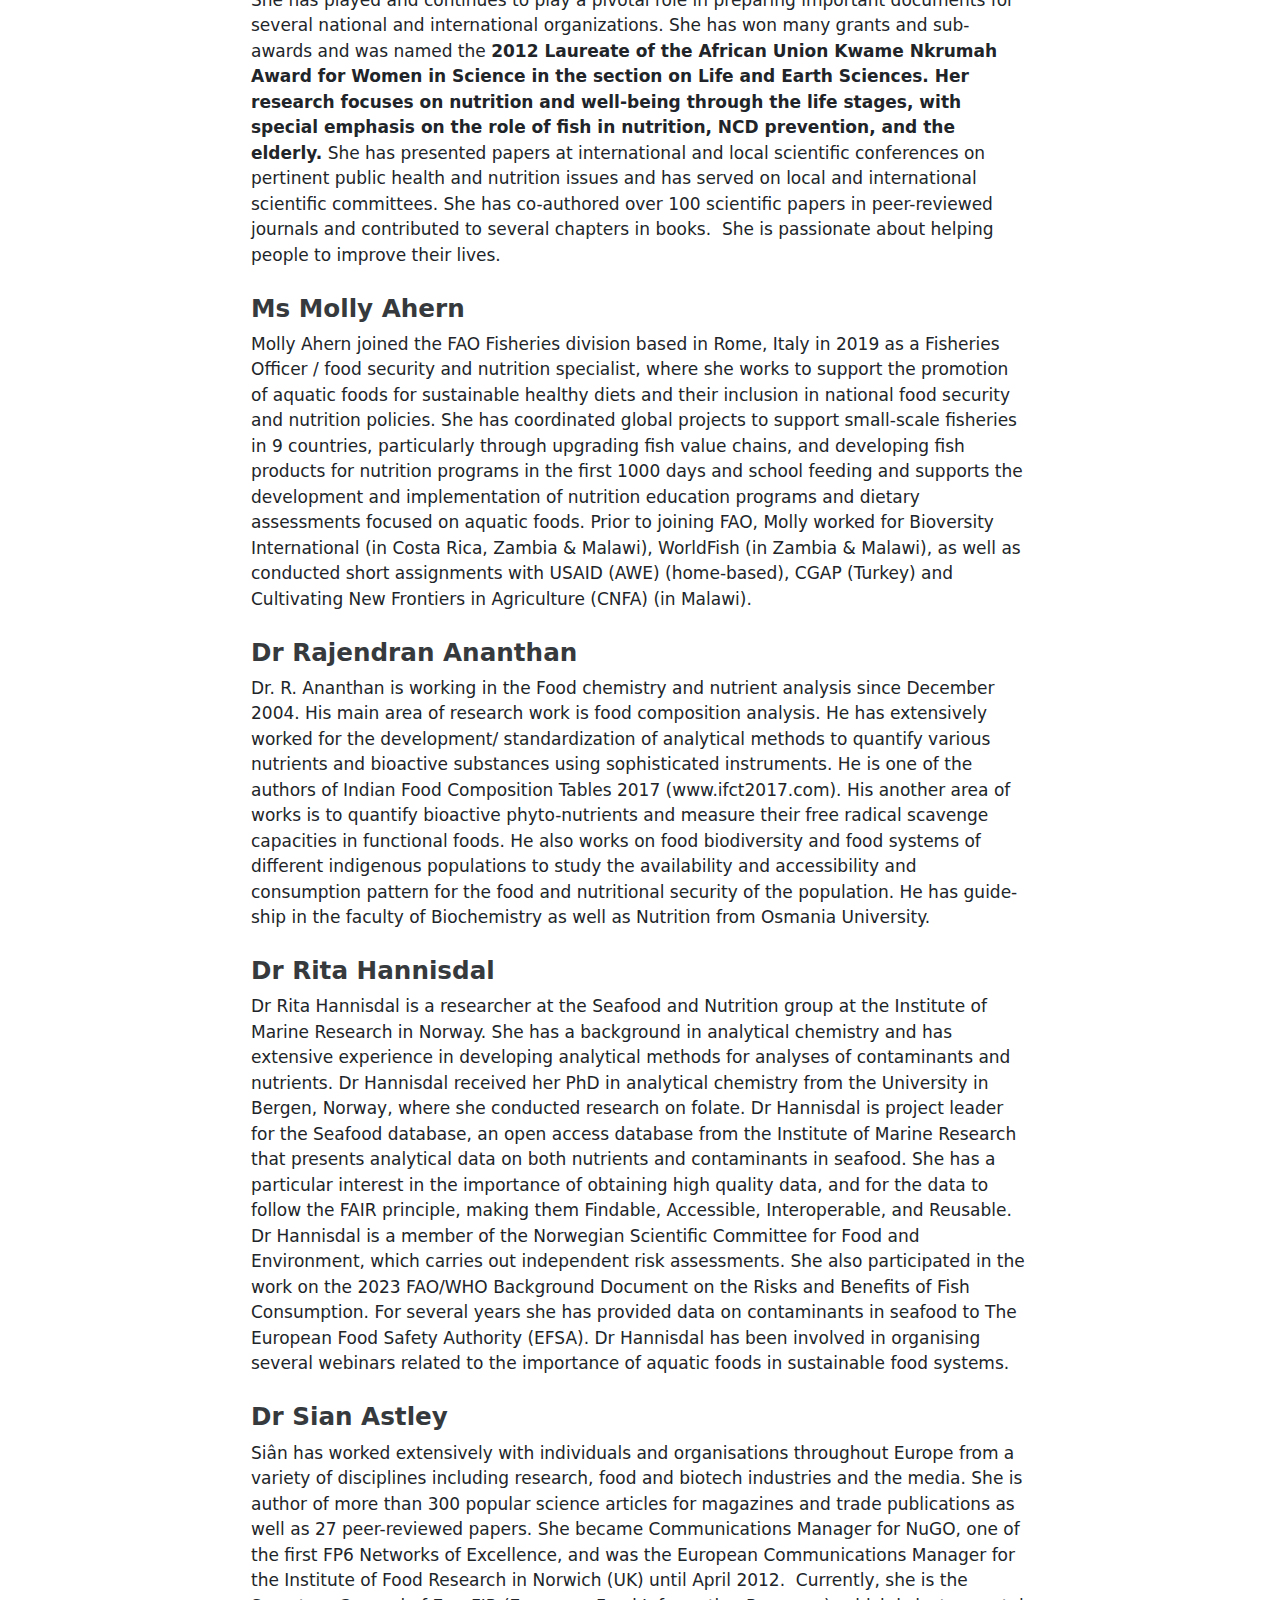
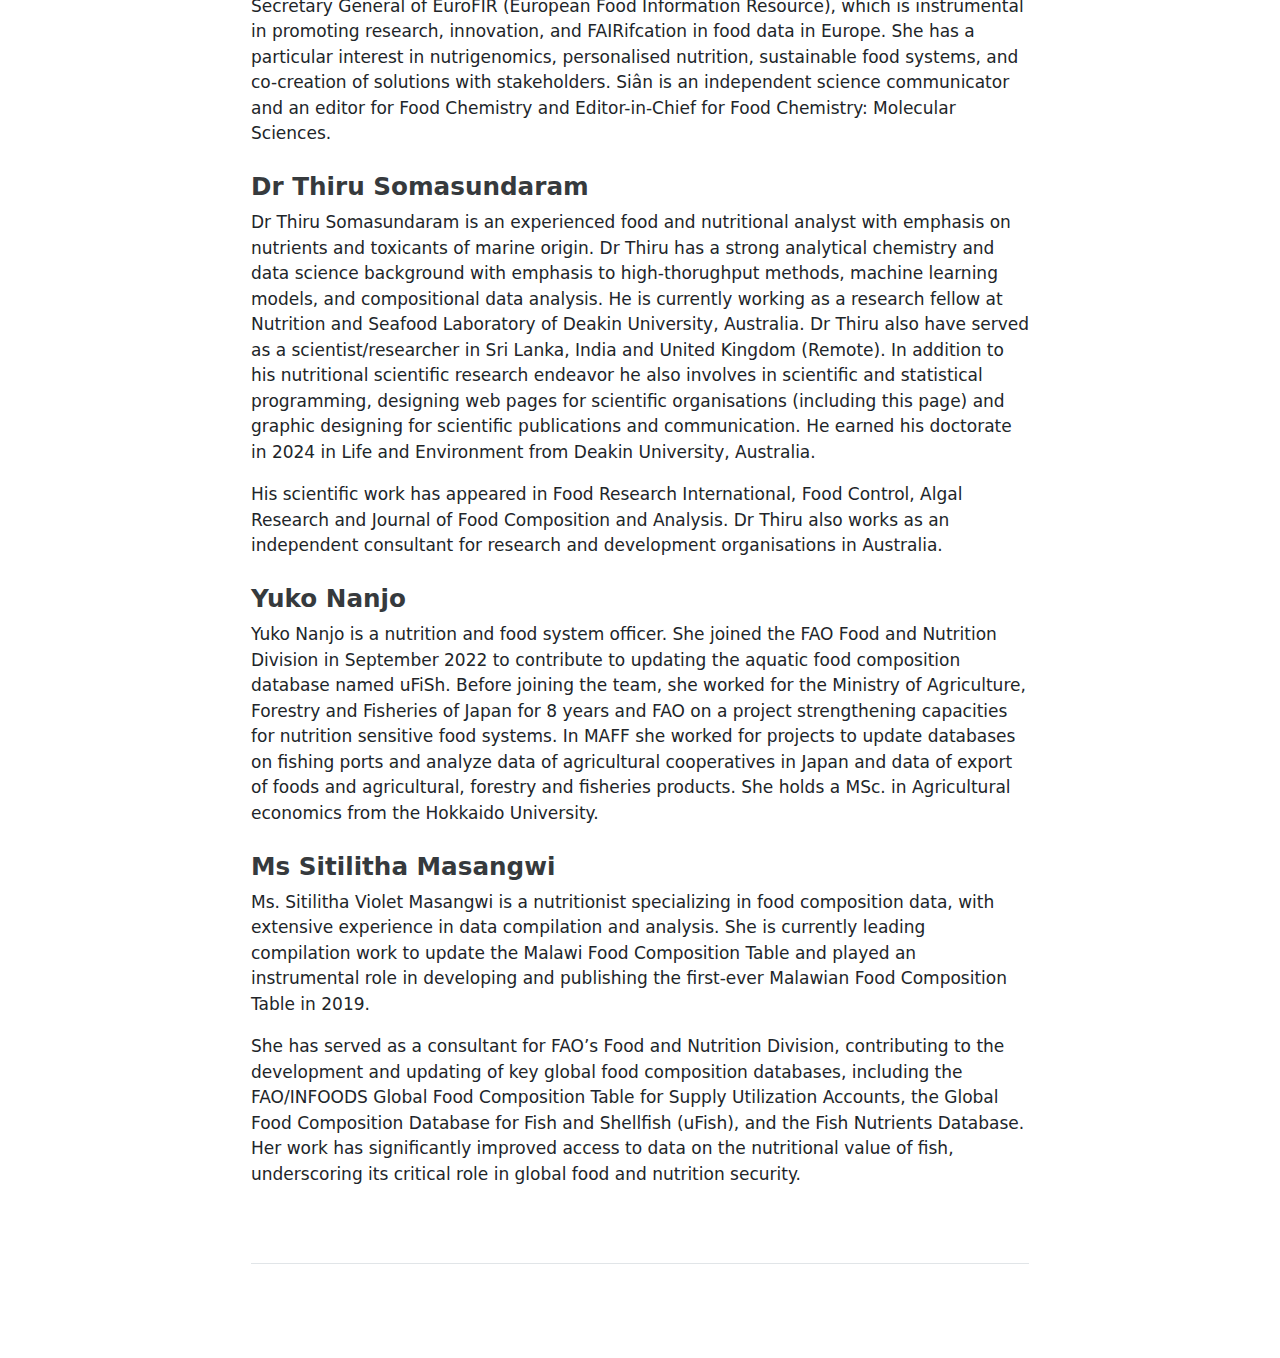
==== commit 019bb17c: "Built site for gh-pages" ====
--- a/Author_profiles.html
+++ b/Author_profiles.html
@@ -149,6 +149,7 @@
   <li><a href="#dr-jessica-mason" id="toc-dr-jessica-mason" class="nav-link" data-scroll-target="#dr-jessica-mason">Dr Jessica Mason</a></li>
   <li><a href="#dr-kathryn-fiorella" id="toc-dr-kathryn-fiorella" class="nav-link" data-scroll-target="#dr-kathryn-fiorella">Dr Kathryn Fiorella</a></li>
   <li><a href="#dr-kendra-byrd" id="toc-dr-kendra-byrd" class="nav-link" data-scroll-target="#dr-kendra-byrd">Dr Kendra Byrd</a></li>
+  <li><a href="#dr-kirsten-birk" id="toc-dr-kirsten-birk" class="nav-link" data-scroll-target="#dr-kirsten-birk">Dr Kirsten Birk</a></li>
   <li><a href="#ms-lydia-omeara" id="toc-ms-lydia-omeara" class="nav-link" data-scroll-target="#ms-lydia-omeara">Ms Lydia O’Meara</a></li>
   <li><a href="#professor-marian-kjellevold" id="toc-professor-marian-kjellevold" class="nav-link" data-scroll-target="#professor-marian-kjellevold">Professor Marian Kjellevold</a></li>
   <li><a href="#professor-maria-wik-markhus" id="toc-professor-maria-wik-markhus" class="nav-link" data-scroll-target="#professor-maria-wik-markhus">Professor Maria Wik Markhus</a></li>
@@ -229,6 +230,10 @@
 <p>Dr Kendra Byrd is a Senior Research Fellow of Food Systems and Nutrition at the Food and Markets Department of the UK-based Natural Resources Institute. From 2018-2021 she was a nutrition scientist at WorldFish/CGIAR. Key research areas include aquatic food systems, healthy sustainable diets, micronutrient deficiencies, food security, and the intersection of climate change and health. She has over 12 years of experience doing nutrition-related research, and has conducted on-the-ground fieldwork in a wide range of countries, including Uganda, Kenya, Zambia, Nigeria, Bangladesh, and Timor-Leste. Her analyses and publications span from local, to transnational, to global.</p>
 <p>Her work has appeared in journals such as <em>Nature Medicine</em>, <em>The Journal of Nutrition</em>, <em>The American Journal of Clinical Nutrition,</em> and <em>Global Food Security</em>, among others. She is also the co-author of the FAO-led report, “Illuminating Hidden Harvests: The Contributions of Small-Scale Fisheries to Sustainable Development” (FAO, Duke University, WorldFish, 2022). Her papers have been featured in several news outlets, including National Public Radio, and in podcasts such as the American Journal of Clinical Nutrition in Press (AJCN in Press).</p>
 <p>Dr Byrd received her Ph.D.&nbsp;in Nutritional Biology from the University of California, Davis in 2016, an M.Sc. in Nutrition Science from California State University, Chico in 2006, and a B.Sc. in Biology from Hawaii Pacific University in 2004. Dr Byrd also served in the United States Peace Corps, in Uganda, from 2007-2009.</p>
+</section>
+<section id="dr-kirsten-birk" class="level3">
+<h3 class="anchored" data-anchor-id="dr-kirsten-birk">Dr Kirsten Birk</h3>
+<p>Dr.&nbsp;Kirsten AC Berk is an assistant professor and registered dietitian&nbsp;at the Department of Internal Medicine, Division of Dietetics,&nbsp;Erasmus Medical Center. Her research focuses on the metabolic effects of various dietary interventions in people with chronic disease. She also supervises studies focused on the combination of e-health and personal dietary guidance and has developed the U-diet app for patients with diabetes. She is a member of the ’Taskforce Sustainability',&nbsp;nutrition committee, in which she strives for a more sustainable and healthy diet for patients, staff and visitors of Erasmus MC. She is a member of the Nutrition Committee of the Health Council of the Netherlands and involved in the development of national guidelines for patients.&nbsp;</p>
 </section>
 <section id="ms-lydia-omeara" class="level3">
 <h3 class="anchored" data-anchor-id="ms-lydia-omeara">Ms Lydia O’Meara</h3>
